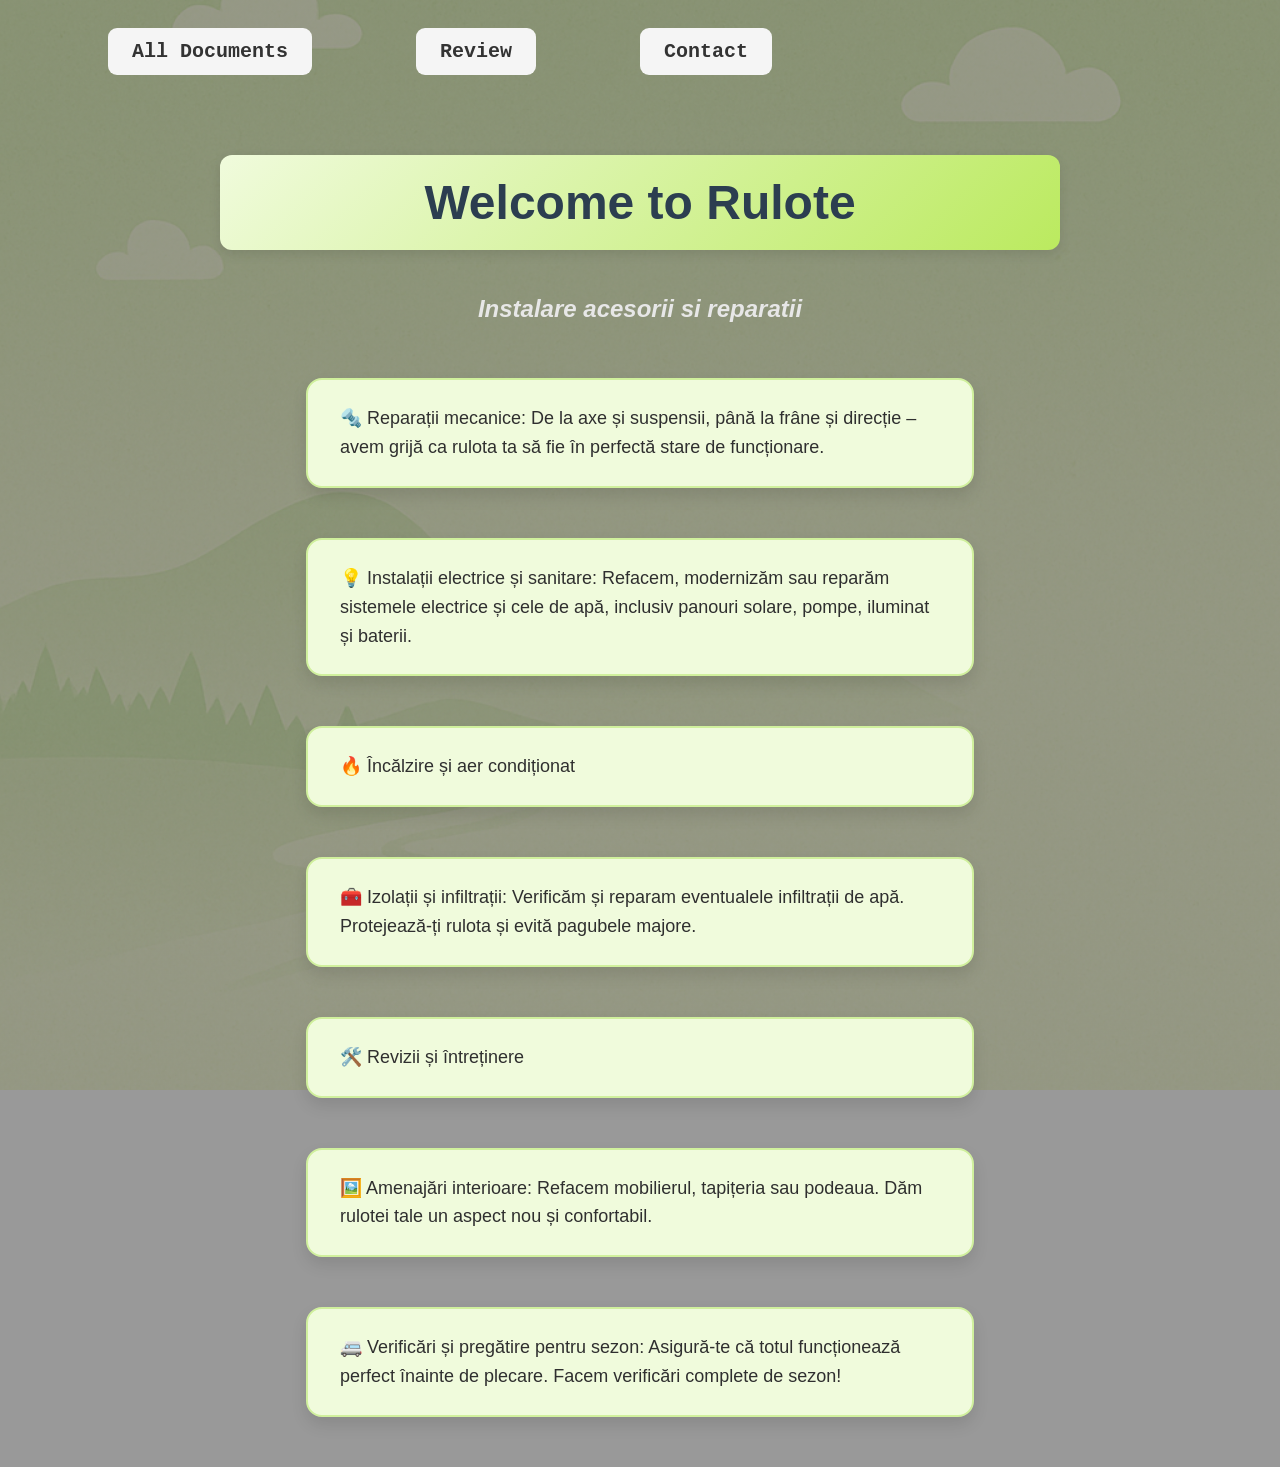
==== index.html @ 77222ca2 "Add files via upload" ====
<!DOCTYPE html>
<html lang="en">
<head>
    <meta charset="UTF-8">
    <meta name="viewport" content="width=device-width, initial-scale=1.0">
    <title>Rulote</title>
    <link rel="stylesheet" href="mystyle.css">
</head>
<body class="custom-background " >
    <div class="menu " onclick = "openArticles()"> All Documents </div>
    <div class="menu"onclick = "openReviews()">  Review </div>
    <div class="menu"onclick = "openContact()">  Contact </div>

    <h1 class="title">Welcome to Rulote</h1>
    <h5 class="under_title ">Instalare acesorii si reparatii</h5>
    <div ondblclick = "openPackets()">
    <p class="description">🔩 Reparații mecanice:
        De la axe și suspensii, până la frâne și direcție – avem grijă ca rulota ta să fie în perfectă stare de funcționare.
        
        <p class="description">    💡 Instalații electrice și sanitare:
        Refacem, modernizăm sau reparăm sistemele electrice și cele de apă, inclusiv panouri solare, pompe, iluminat și baterii.
        </p>

        <p class="description">    🔥 Încălzire și aer condiționat</p>

        <p class="description"> 🧰 Izolații și infiltrații:
        Verificăm și reparam eventualele infiltrații de apă. Protejează-ți rulota și evită pagubele majore.
        </p>
        <p class="description">    🛠️ Revizii și întreținere </p>
        <p class="description">🖼️ Amenajări interioare:
        Refacem mobilierul, tapițeria sau podeaua. Dăm rulotei tale un aspect nou și confortabil.
        </p>
        <p class="description">    
        🚐 Verificări și pregătire pentru sezon:
        Asigură-te că totul funcționează perfect înainte de plecare. Facem verificări complete de sezon!</p>
        </p>
    </div>
    <script src = "script.js"></script>
    
</body>
</html>
---- mystyle.css ----
.menu{
    margin: 20px 0 40px 100px;
    padding: 12px 24px;
   

    font-size: 20px;
    font-weight: 800;
    color: #333;
    text-decoration: none;

    display: inline-block;
    background-color: #f5f5f5;
    border-radius: 9px;
    transition: background-color 0.3s ease, color 0.3s ease;
    font-family:'Courier New', Courier, monospace;
    
}
.menu:hover{color : #787878;}
@media (max-width: 768px) {
    .menu {
      margin: 10px 0 10px 20px;
      padding: 10px 16px;
      font-size: 18px;
      text-align: center;
     
    }
  }
    
.title{
    font-family: 'Poppins', sans-serif;
    font-size: 3rem;
    font-weight: 600;
    color: #2c3e50;
    text-align: center;
    margin: 40px auto;
    padding: 20px;
  
    background: linear-gradient(135deg, #f0fbdc, #bbea5f);
    border-radius: 12px;
    box-shadow: 0 4px 12px rgba(0, 0, 0, 0.1);
    max-width: 800px;
}
.under_title{
    font-family: 'Poppins', sans-serif;
    font-size: 1.5rem;
    font-weight: 3000;
    color: #e7e7e7;
   
    text-align: center;
    
    line-height: 1.6;
    font-style: italic;
    margin: 20px auto;
  
   
}
@media (max-width: 768px) {
    .under_title {
        
        color: #4e4e4e;
    }
  }
.first{margin-left: 300px;}
.image{
    
    width: 100%; 
    max-width: 300px;
    margin: 0 auto;
    display: block;
    margin-top: 100px;
    height: auto;
    
    
}

.description{
    max-width: 600px;
    margin: 50px auto;
    padding: 24px 32px;
    
    font-size: 18px;
    line-height: 1.6;
    color: #2f2f2f;
    font-family:Arial, Helvetica, sans-serif;
    background: #f0fbdc;
    border: 2px solid #d0f09d;
    border-radius: 16px;
    box-shadow: 0 8px 16px rgba(0, 0, 0, 0.1);
    transition: background-color 0.3s ease, color 0.3s ease;
    display: block;

}
@media (max-width: 768px) {
    .description {
        font-size: 20px;
    }
  }
.description:hover{color : #787878;}
.review{
    margin-left: 10px;
    border: 3px solid #000000;
    padding: 20px;
    margin-right: 50px;
}
@media (max-width: 768px) {
    .review {
        margin-right: 10px;
    }
  }
.review_title{
    margin-left: 30px;
    
}
.star{
    font-size: 24PX;
    color: orange;
}
.title2{
margin-left:  100px;
width: 800px;
font-size: 45px;
margin-top: 100px;
display: block;
}

imput[type="text"], select, textarea {
    width: 100%;
    padding: 12px;
    border: 1px solid #000000;
    margin-top: 10px;
    margin-bottom: 20px;
   
}
body.custom-background {
    background: linear-gradient(rgba(0, 0, 0, 0.4), rgba(0, 0, 0, 0.4)),
                url('bg2.png') no-repeat center center fixed;
    background-size: cover;
    color: white; /* Ensures text stands out */
  }
  @media (max-width: 768px) {
    body.custom-background {
      background: linear-gradient(rgba(0, 0, 0, 0.1), rgba(0, 0, 0, 0.1)),
      url('Phone.png') no-repeat center center fixed;
      background-size: cover;}}

  body.custom-background2 {
    background: linear-gradient(rgba(0, 0, 0, 0.4), rgba(0, 0, 0, 0.4)),
                url('caravan-trailer-Fendt-650-SFD---1668625984444143496_big--22111621130429235400.jpg') no-repeat center center fixed;
    background-size: cover;
    color: white; /* Ensures text stands out */
  }
.textCenterd{
    text-align: center;
    margin: 0 auto;
    padding: 5px;
    font-size: 20px;
    color: #333;
    font-weight: 500;
    display: block;
    font-family:monospace;
}
.oferte{
    margin: 0 auto;
    padding: 5px;
    font-size: 20px;
    color: #333;
    font-weight: 400;
    display: block;
    font-family:sans-serif;
    border: 10px solid #bbea5f;
    margin: 20px 20px 40px 40px;
   background-color: #d0f09d;
   transition: background-color 0.3s ease, color 0.3s ease;
}
.oferte:hover{background-color : #f78282;
    border-color: #f95858;}
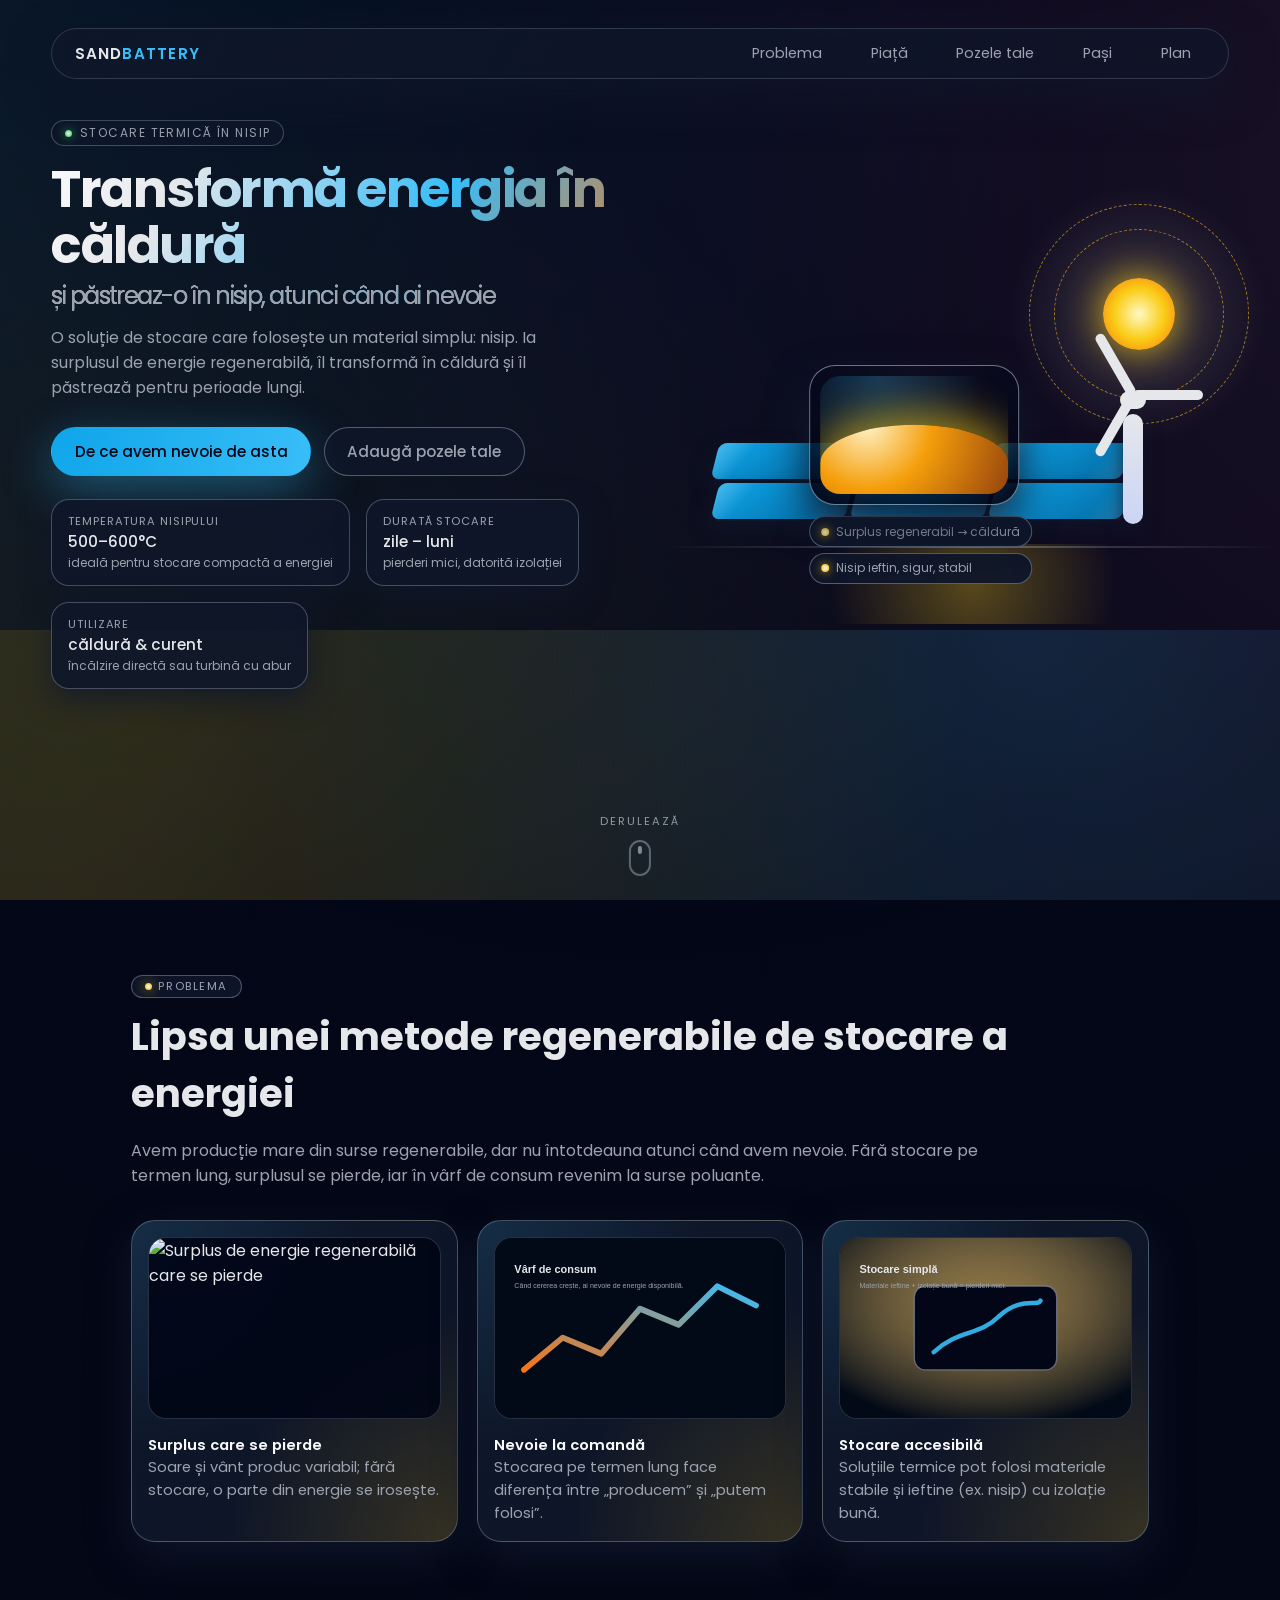
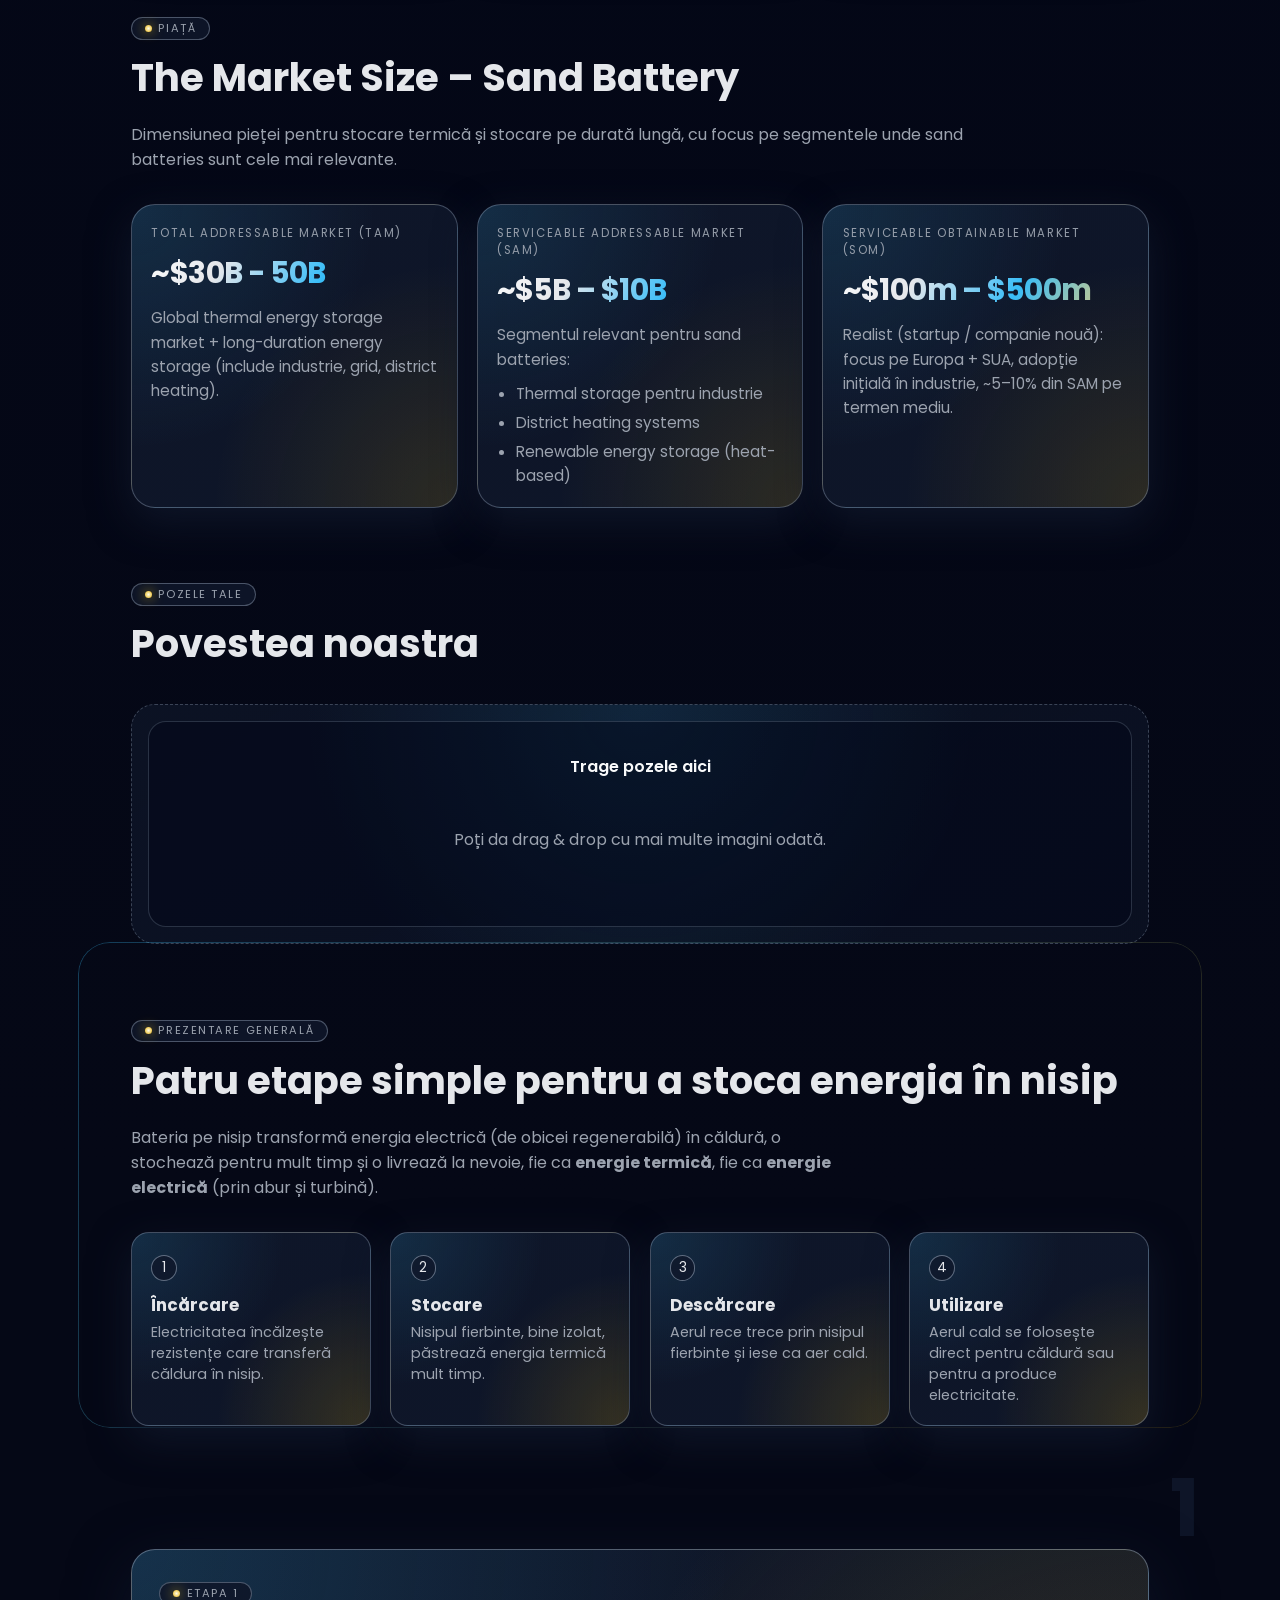
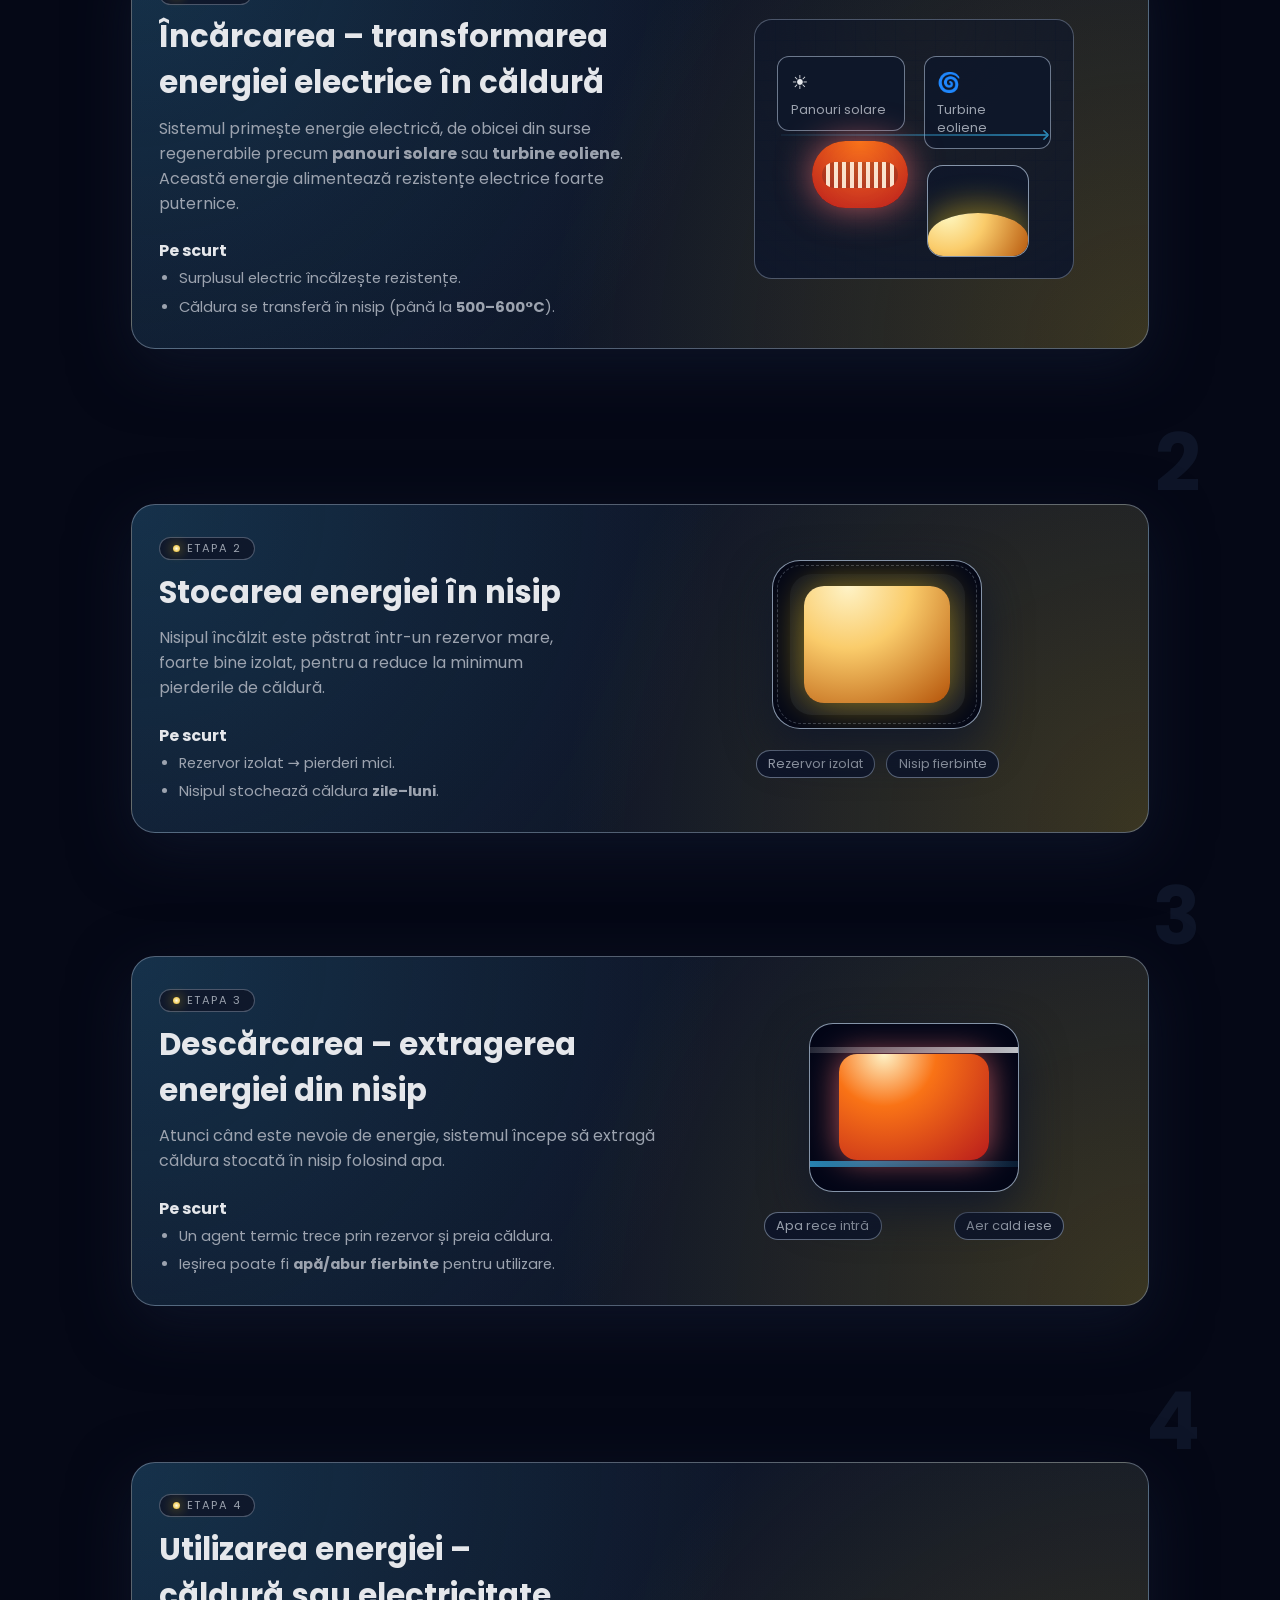
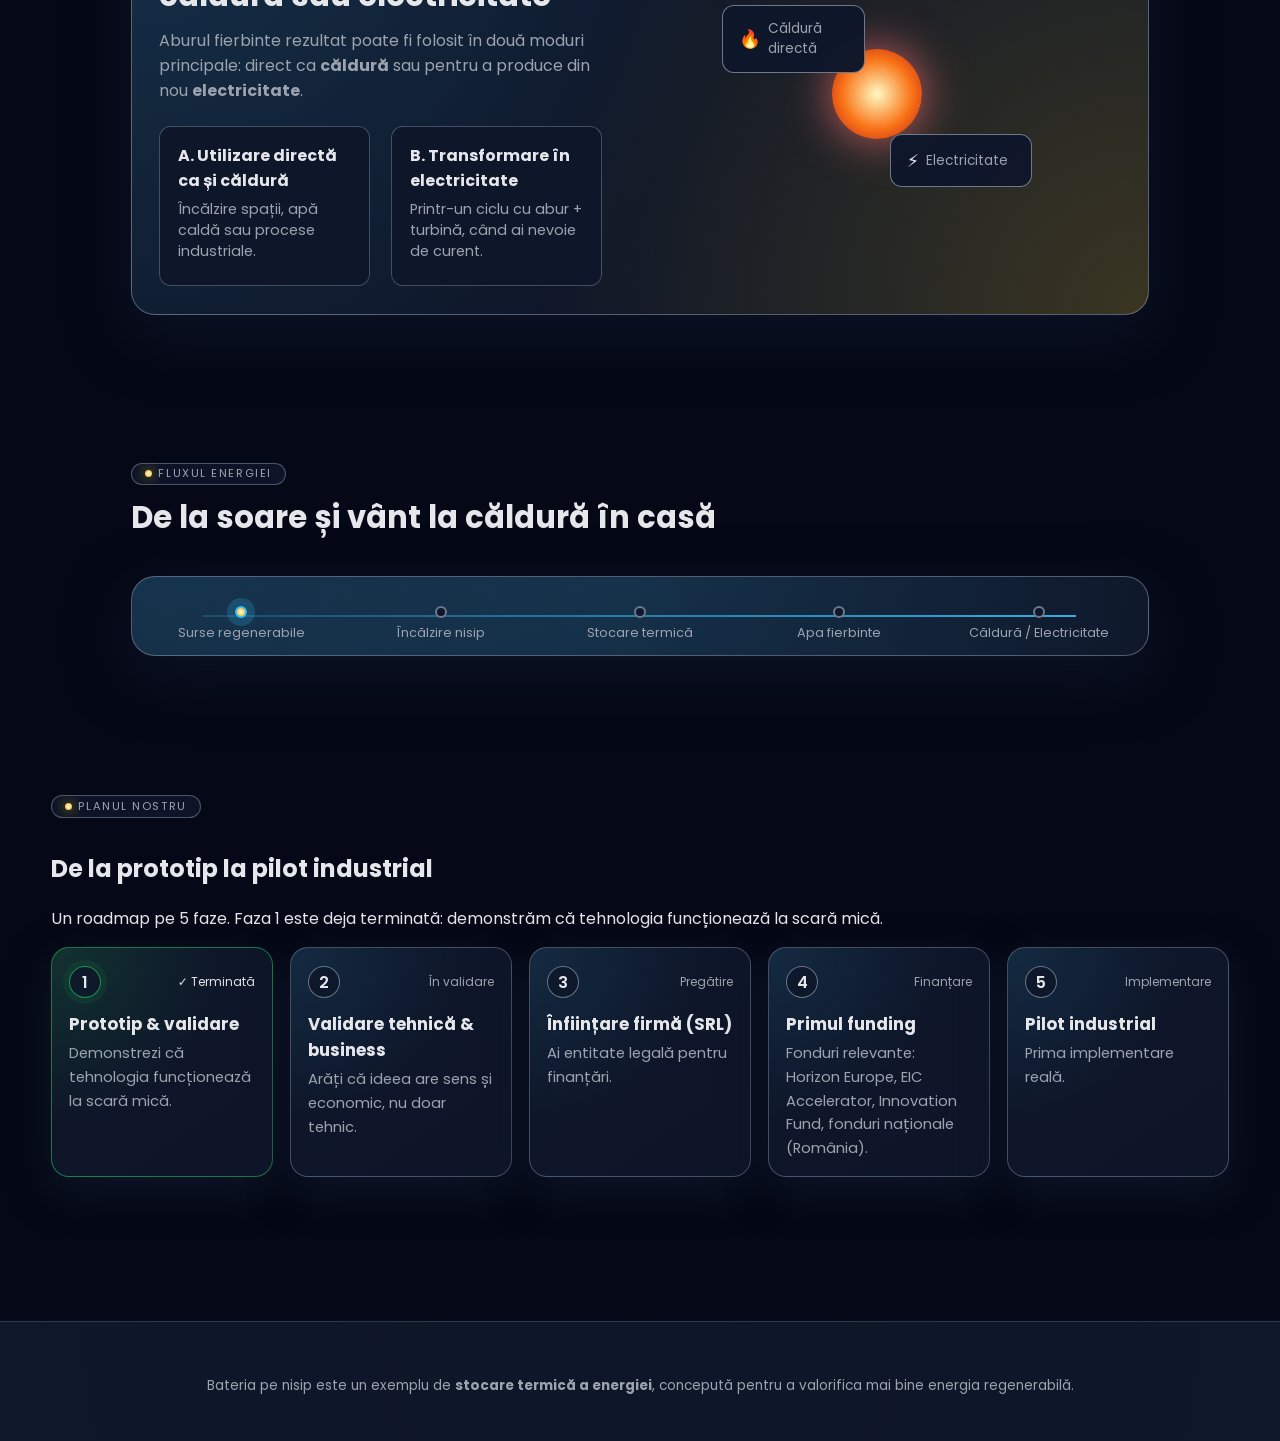
==== commit 18b763a2: "Push" ====
--- a/index.html
+++ b/index.html
@@ -1,41 +1,507 @@
 <!DOCTYPE html>
-<html lang="en">
-<head>
-    <meta charset="UTF-8">
-    <meta name="viewport" content="width=device-width, initial-scale=1.0">
-    <title>Rulote</title>
-    <link rel="stylesheet" href="mystyle.css">
-</head>
-<body class="custom-background " >
-    <div class="menu " onclick = "openArticles()"> All Documents </div>
-    <div class="menu"onclick = "openReviews()">  Review </div>
-    <div class="menu"onclick = "openContact()">  Contact </div>
-
-    <h1 class="title">Welcome to Rulote</h1>
-    <h5 class="under_title ">Instalare acesorii si reparatii</h5>
-    <div ondblclick = "openPackets()">
-    <p class="description">🔩 Reparații mecanice:
-        De la axe și suspensii, până la frâne și direcție – avem grijă ca rulota ta să fie în perfectă stare de funcționare.
-        
-        <p class="description">    💡 Instalații electrice și sanitare:
-        Refacem, modernizăm sau reparăm sistemele electrice și cele de apă, inclusiv panouri solare, pompe, iluminat și baterii.
+<html lang="ro">
+  <head>
+    <meta charset="UTF-8" />
+    <meta name="viewport" content="width=device-width, initial-scale=1.0" />
+    <title>Bateria pe nisip – Cum funcționează</title>
+    <link rel="stylesheet" href="style.css" />
+    <link rel="preconnect" href="https://fonts.googleapis.com" />
+    <link rel="preconnect" href="https://fonts.gstatic.com" crossorigin />
+    <link
+      href="https://fonts.googleapis.com/css2?family=Poppins:wght@300;400;500;600;700&display=swap"
+      rel="stylesheet"
+    />
+  </head>
+  <body>
+    <header class="hero">
+      <div class="hero-gradient"></div>
+      <nav class="nav">
+        <div class="logo">Sand<span>Battery</span></div>
+        <ul class="nav-links">
+          <li><a href="#problema"><span>Problema</span></a></li>
+          <li><a href="#piata"><span>Piață</span></a></li>
+          <li><a href="#galerie"><span>Pozele tale</span></a></li>
+          <li><a href="#overview"><span>Pași</span></a></li>
+          <li><a href="#plan"><span>Plan</span></a></li>
+        </ul>
+      </nav>
+
+      <div class="hero-inner">
+        <div class="hero-copy">
+          <div class="hero-pill">
+            <span class="pill-dot"></span>
+            Stocare termică în nisip
+          </div>
+          <h1>
+            Transformă energia în căldură<br />
+            <span>și păstreaz-o în nisip, atunci când ai nevoie</span>
+          </h1>
+          <p>
+            O soluție de stocare care folosește un material simplu: nisip. Ia surplusul
+            de energie regenerabilă, îl transformă în căldură și îl păstrează pentru
+            perioade lungi.
+          </p>
+          <div class="hero-actions">
+            <a href="#problema" class="btn primary">De ce avem nevoie de asta</a>
+            <a href="#galerie" class="btn ghost">Adaugă pozele tale</a>
+          </div>
+          <div class="hero-stats">
+            <div class="stat">
+              <span class="stat-label">Temperatura nisipului</span>
+              <span class="stat-value">500–600°C</span>
+              <span class="stat-caption">ideală pentru stocare compactă a energiei</span>
+            </div>
+            <div class="stat">
+              <span class="stat-label">Durată stocare</span>
+              <span class="stat-value">zile – luni</span>
+              <span class="stat-caption">pierderi mici, datorită izolației</span>
+            </div>
+            <div class="stat">
+              <span class="stat-label">Utilizare</span>
+              <span class="stat-value">căldură &amp; curent</span>
+              <span class="stat-caption">încălzire directă sau turbină cu abur</span>
+            </div>
+          </div>
+        </div>
+
+        <div class="hero-scene">
+          <div class="sun-orbit">
+            <div class="sun"></div>
+            <div class="orbit orbit-1"></div>
+            <div class="orbit orbit-2"></div>
+          </div>
+
+          <div class="scene-layer scene-panels">
+            <div class="panel-row">
+              <div class="panel panel-tilt"></div>
+              <div class="panel panel-tilt"></div>
+              <div class="panel panel-tilt"></div>
+            </div>
+            <div class="panel-row">
+              <div class="panel panel-tilt"></div>
+              <div class="panel panel-tilt"></div>
+              <div class="panel panel-tilt"></div>
+            </div>
+          </div>
+
+          <div class="scene-layer scene-turbine">
+            <div class="tower"></div>
+            <div class="nacelle"></div>
+            <div class="blade blade-1"></div>
+            <div class="blade blade-2"></div>
+            <div class="blade blade-3"></div>
+          </div>
+
+          <div class="scene-layer scene-battery">
+            <div class="battery-pod">
+              <div class="battery-pod-inner">
+                <div class="battery-sand"></div>
+                <div class="battery-heat battery-heat-1"></div>
+                <div class="battery-heat battery-heat-2"></div>
+              </div>
+            </div>
+            <div class="scene-badges">
+              <div class="scene-badge">
+                <span class="scene-badge-dot"></span>
+                <span>Surplus regenerabil → căldură</span>
+              </div>
+              <div class="scene-badge">
+                <span class="scene-badge-dot"></span>
+                <span>Nisip ieftin, sigur, stabil</span>
+              </div>
+            </div>
+          </div>
+
+          <div class="scene-ground">
+            <div class="ground-line"></div>
+            <div class="ground-glow"></div>
+          </div>
+        </div>
+      </div>
+
+      <div class="scroll-indicator">
+        <span>Derulează</span>
+        <div class="mouse">
+          <div class="wheel"></div>
+        </div>
+      </div>
+    </header>
+
+    <main>
+      <section class="problem" id="problema">
+        <div class="section-label">Problema</div>
+        <h2>Lipsa unei metode regenerabile de stocare a energiei</h2>
+        <p>
+          Avem producție mare din surse regenerabile, dar nu întotdeauna atunci când avem
+          nevoie. Fără stocare pe termen lung, surplusul se pierde, iar în vârf de consum
+          revenim la surse poluante.
         </p>
 
-        <p class="description">    🔥 Încălzire și aer condiționat</p>
-
-        <p class="description"> 🧰 Izolații și infiltrații:
-        Verificăm și reparam eventualele infiltrații de apă. Protejează-ți rulota și evită pagubele majore.
+        <div class="problem-grid">
+          <figure class="problem-card">
+            <img
+              class="problem-img"
+              alt="Surplus de energie regenerabilă care se pierde"
+              src="data:image/svg+xml,%3Csvg%20xmlns='http://www.w3.org/2000/svg'%20width='900'%20height='560'%20viewBox='0%200%20900%20560'%3E%3Cdefs%3E%3ClinearGradient%20id='g'%20x1='0'%20x2='1'%20y1='0'%20y2='1'%3E%3Cstop%20stop-color='%230ea5e9'%20offset='0'/%3E%3Cstop%20stop-color='%23eab308'%20offset='1'/%3E%3C/linearGradient%3E%3C/defs%3E%3Crect%20width='900'%20height='560'%20rx='36'%20fill='%23020a17'/%3E%3Cpath%20d='M60%20410%20C190%20300%20310%20340%20430%20250%20C560%20155%20660%20210%20840%20110'%20fill='none'%20stroke='url(%23g)'%20stroke-width='18'%20stroke-linecap='round'/%3E%3Ccircle%20cx='260'%20cy='350'%20r='12'%20fill='%23facc6b'/%3E%3Ccircle%20cx='520'%20cy='230'%20r='12'%20fill='%2338bdf8'/%3E%3Ccircle%20cx='740'%20cy='150'%20r='12'%20fill='%23facc6b'/%3E%3Ctext%20x='60'%20y='110'%20fill='%23e5e7eb'%20font-family='Poppins,Segoe%20UI,Arial'%20font-size='34'%20font-weight='600'%3ESurplus%20%26%20pierderi%3C/text%3E%3Ctext%20x='60'%20y='155'%20fill='%239ca3af'%20font-family='Poppins,Segoe%20UI,Arial'%20font-size='22'%3ERegenerabilele%20nu%20sunt%20sincronizate%20cu%20cererea.%3C/text%3E%3C/svg%3E"
+            />
+            <figcaption>
+              <strong>Surplus care se pierde</strong><br />
+              Soare și vânt produc variabil; fără stocare, o parte din energie se irosește.
+            </figcaption>
+          </figure>
+
+          <figure class="problem-card">
+            <img
+              class="problem-img"
+              alt="Vârf de consum și nevoie de energie"
+              src="data:image/svg+xml,%3Csvg%20xmlns='http://www.w3.org/2000/svg'%20width='900'%20height='560'%20viewBox='0%200%20900%20560'%3E%3Cdefs%3E%3ClinearGradient%20id='g2'%20x1='0'%20x2='1'%20y1='1'%20y2='0'%3E%3Cstop%20stop-color='%23f97316'%20offset='0'/%3E%3Cstop%20stop-color='%2338bdf8'%20offset='1'/%3E%3C/linearGradient%3E%3C/defs%3E%3Crect%20width='900'%20height='560'%20rx='36'%20fill='%23020a17'/%3E%3Cpath%20d='M90%20410%20L210%20310%20L330%20360%20L450%20220%20L570%20270%20L690%20150%20L810%20210'%20fill='none'%20stroke='url(%23g2)'%20stroke-width='18'%20stroke-linejoin='round'%20stroke-linecap='round'/%3E%3Ctext%20x='60'%20y='110'%20fill='%23e5e7eb'%20font-family='Poppins,Segoe%20UI,Arial'%20font-size='34'%20font-weight='600'%3EV%C3%A2rf%20de%20consum%3C/text%3E%3Ctext%20x='60'%20y='155'%20fill='%239ca3af'%20font-family='Poppins,Segoe%20UI,Arial'%20font-size='22'%3EC%C3%A2nd%20cererea%20cre%C8%99te,%20ai%20nevoie%20de%20energie%20disponibil%C4%83.%3C/text%3E%3C/svg%3E"
+            />
+            <figcaption>
+              <strong>Nevoie la comandă</strong><br />
+              Stocarea pe termen lung face diferența între „producem” și „putem folosi”.
+            </figcaption>
+          </figure>
+
+          <figure class="problem-card">
+            <img
+              class="problem-img"
+              alt="Soluție de stocare sigură și accesibilă"
+              src="data:image/svg+xml,%3Csvg%20xmlns='http://www.w3.org/2000/svg'%20width='900'%20height='560'%20viewBox='0%200%20900%20560'%3E%3Cdefs%3E%3CradialGradient%20id='r'%20cx='50%25'%20cy='35%25'%20r='70%25'%3E%3Cstop%20stop-color='%23facc6b'%20stop-opacity='0.55'%20offset='0'/%3E%3Cstop%20stop-color='%23020a17'%20offset='1'/%3E%3C/radialGradient%3E%3C/defs%3E%3Crect%20width='900'%20height='560'%20rx='36'%20fill='url(%23r)'/%3E%3Crect%20x='230'%20y='150'%20width='440'%20height='260'%20rx='34'%20fill='%23020617'%20stroke='%2394a3b8'%20stroke-opacity='0.55'%20stroke-width='4'/%3E%3Cpath%20d='M290%20355%20C365%20285%20430%20305%20490%20245%20C560%20180%20610%20215%20620%20195'%20fill='none'%20stroke='%2338bdf8'%20stroke-opacity='0.9'%20stroke-width='14'%20stroke-linecap='round'/%3E%3Ctext%20x='60'%20y='110'%20fill='%23e5e7eb'%20font-family='Poppins,Segoe%20UI,Arial'%20font-size='34'%20font-weight='600'%3EStocare%20simpl%C4%83%3C/text%3E%3Ctext%20x='60'%20y='155'%20fill='%239ca3af'%20font-family='Poppins,Segoe%20UI,Arial'%20font-size='22'%3EMateriale%20ieftine%20%2B%20izola%C8%9Bie%20bun%C4%83%20%3D%20pierderi%20mici.%3C/text%3E%3C/svg%3E"
+            />
+            <figcaption>
+              <strong>Stocare accesibilă</strong><br />
+              Soluțiile termice pot folosi materiale stabile și ieftine (ex. nisip) cu izolație bună.
+            </figcaption>
+          </figure>
+        </div>
+      </section>
+
+      <section class="market" id="piata">
+        <div class="section-label">Piață</div>
+        <h2>The Market Size – Sand Battery</h2>
+        <p>
+          Dimensiunea pieței pentru stocare termică și stocare pe durată lungă, cu focus pe segmentele
+          unde sand batteries sunt cele mai relevante.
         </p>
-        <p class="description">    🛠️ Revizii și întreținere </p>
-        <p class="description">🖼️ Amenajări interioare:
-        Refacem mobilierul, tapițeria sau podeaua. Dăm rulotei tale un aspect nou și confortabil.
+
+        <div class="market-grid">
+          <div class="market-card">
+            <div class="market-kicker">TOTAL ADDRESSABLE MARKET (TAM)</div>
+            <div class="market-value">~$30B - 50B</div>
+            <div class="market-body">
+              Global thermal energy storage market + long-duration energy storage (include industrie, grid,
+              district heating).
+            </div>
+          </div>
+
+          <div class="market-card">
+            <div class="market-kicker">SERVICEABLE ADDRESSABLE MARKET (SAM)</div>
+            <div class="market-value">~$5B – $10B</div>
+            <div class="market-body">
+              Segmentul relevant pentru sand batteries:
+              <ul class="market-list">
+                <li>Thermal storage pentru industrie</li>
+                <li>District heating systems</li>
+                <li>Renewable energy storage (heat-based)</li>
+              </ul>
+            </div>
+          </div>
+
+          <div class="market-card">
+            <div class="market-kicker">SERVICEABLE OBTAINABLE MARKET (SOM)</div>
+            <div class="market-value">~$100m – $500m</div>
+            <div class="market-body">
+              Realist (startup / companie nouă): focus pe Europa + SUA, adopție inițială în industrie,
+              ~5–10% din SAM pe termen mediu.
+            </div>
+          </div>
+        </div>
+      </section>
+
+      <section class="gallery" id="galerie">
+        <div class="section-label">Pozele tale</div>
+        <h2>Povestea noastra</h2>
+        <p>
+         
         </p>
-        <p class="description">    
-        🚐 Verificări și pregătire pentru sezon:
-        Asigură-te că totul funcționează perfect înainte de plecare. Facem verificări complete de sezon!</p>
+
+        <button class="gallery-clear" id="clearPhotosBtn" type="button" aria-label="Șterge galeria">
+          Șterge
+        </button>
+        <input id="photoInput" type="file" accept="image/*" multiple hidden tabindex="-1" />
+        <div class="gallery-grid" id="userGallery" aria-live="polite"></div>
+      </section>
+
+      <section class="overview" id="overview">
+        <div class="section-label">Prezentare generală</div>
+        <h2>Patru etape simple pentru a stoca energia în nisip</h2>
+        <p>
+          Bateria pe nisip transformă energia electrică (de obicei regenerabilă)
+          în căldură, o stochează pentru mult timp și o livrează la nevoie, fie
+          ca <strong>energie termică</strong>, fie ca <strong>energie electrică</strong> (prin abur și turbină).
         </p>
-    </div>
-    <script src = "script.js"></script>
-    
-</body>
-</html>+        <div class="steps-grid">
+          <div class="step-card small">
+            <span class="step-number">1</span>
+            <h3>Încărcare</h3>
+            <p>Electricitatea încălzește rezistențe care transferă căldura în nisip.</p>
+          </div>
+          <div class="step-card small">
+            <span class="step-number">2</span>
+            <h3>Stocare</h3>
+            <p>Nisipul fierbinte, bine izolat, păstrează energia termică mult timp.</p>
+          </div>
+          <div class="step-card small">
+            <span class="step-number">3</span>
+            <h3>Descărcare</h3>
+            <p>Aerul rece trece prin nisipul fierbinte și iese ca aer cald.</p>
+          </div>
+          <div class="step-card small">
+            <span class="step-number">4</span>
+            <h3>Utilizare</h3>
+            <p>Aerul cald se folosește direct pentru căldură sau pentru a produce electricitate.</p>
+          </div>
+        </div>
+      </section>
+
+      <section class="stage" id="incarcare" data-stage="1">
+        <div class="stage-content">
+          <div class="stage-text">
+            <div class="section-label">Etapa 1</div>
+            <h2>Încărcarea – transformarea energiei electrice în căldură</h2>
+            <p class="stage-intro">
+              Sistemul primește energie electrică, de obicei din surse regenerabile
+              precum <strong>panouri solare</strong> sau <strong>turbine eoliene</strong>. Această energie
+              alimentează rezistențe electrice foarte puternice.
+            </p>
+            <div class="stage-details compact">
+              <h3>Pe scurt</h3>
+              <ul>
+                <li>Surplusul electric încălzește rezistențe.</li>
+                <li>Căldura se transferă în nisip (până la <strong>500–600°C</strong>).</li>
+              </ul>
+            </div>
+          </div>
+
+          <div class="stage-visual">
+            <div class="grid-diagram">
+              <div class="source solar">
+                <span class="icon">☀️</span>
+                <span class="label">Panouri solare</span>
+              </div>
+              <div class="source wind">
+                <span class="icon">🌀</span>
+                <span class="label">Turbine eoliene</span>
+              </div>
+              <div class="arrow electric"></div>
+              <div class="resistor">
+                <span class="resistor-core"></span>
+                <span class="heat-glow"></span>
+              </div>
+              <div class="sand-tank small">
+                <div class="sand"></div>
+              </div>
+            </div>
+          </div>
+        </div>
+      </section>
+
+      <section class="stage alt" id="stocare" data-stage="2">
+        <div class="stage-content">
+          <div class="stage-text">
+            <div class="section-label">Etapa 2</div>
+            <h2>Stocarea energiei în nisip</h2>
+            <p class="stage-intro">
+              Nisipul încălzit este păstrat într-un rezervor mare, foarte bine
+              izolat, pentru a reduce la minimum pierderile de căldură.
+            </p>
+            <div class="stage-details compact">
+              <h3>Pe scurt</h3>
+              <ul>
+                <li>Rezervor izolat → pierderi mici.</li>
+                <li>Nisipul stochează căldura <strong>zile–luni</strong>.</li>
+              </ul>
+            </div>
+          </div>
+
+          <div class="stage-visual">
+            <div class="tank-diagram">
+              <div class="tank-shell">
+                <div class="insulation"></div>
+                <div class="sand-core"></div>
+              </div>
+              <div class="tank-labels">
+                <span>Rezervor izolat</span>
+                <span>Nisip fierbinte</span>
+              </div>
+            </div>
+          </div>
+        </div>
+      </section>
+
+      <section class="stage" id="descarcare" data-stage="3">
+        <div class="stage-content">
+          <div class="stage-text">
+            <div class="section-label">Etapa 3</div>
+            <h2>Descărcarea – extragerea energiei din nisip</h2>
+            <p class="stage-intro">
+              Atunci când este nevoie de energie, sistemul începe să extragă
+              căldura stocată în nisip folosind apa.
+            </p>
+            <div class="stage-details compact">
+              <h3>Pe scurt</h3>
+              <ul>
+                <li>Un agent termic trece prin rezervor și preia căldura.</li>
+                <li>Ieșirea poate fi <strong>apă/abur fierbinte</strong> pentru utilizare.</li>
+              </ul>
+            </div>
+          </div>
+
+          <div class="stage-visual">
+            <div class="air-flow-diagram">
+              <div class="tank">
+                <div class="sand-layer"></div>
+                <div class="air-arrow in"></div>
+                <div class="air-arrow out"></div>
+              </div>
+              <div class="air-labels">
+                <span>Apa rece intră</span>
+                <span>Aer cald iese</span>
+              </div>
+            </div>
+          </div>
+        </div>
+      </section>
+
+      <section class="stage alt" id="utilizare" data-stage="4">
+        <div class="stage-content">
+          <div class="stage-text">
+            <div class="section-label">Etapa 4</div>
+            <h2>Utilizarea energiei – căldură sau electricitate</h2>
+            <p class="stage-intro">
+              Aburul fierbinte rezultat poate fi folosit în două moduri principale:
+              direct ca <strong>căldură</strong> sau pentru a produce din nou <strong>electricitate</strong>.
+            </p>
+            <div class="usage-grid">
+              <div class="usage-card">
+                <h3>A. Utilizare directă ca și căldură</h3>
+                <p>Încălzire spații, apă caldă sau procese industriale.</p>
+              </div>
+              <div class="usage-card">
+                <h3>B. Transformare în electricitate</h3>
+                <p>Printr-un ciclu cu abur + turbină, când ai nevoie de curent.</p>
+              </div>
+            </div>
+          </div>
+
+          <div class="stage-visual">
+            <div class="usage-diagram">
+              <div class="hot-air-source"></div>
+              <div class="usage-branch heat">
+                <span class="icon">🔥</span>
+                <span class="label">Căldură directă</span>
+              </div>
+              <div class="usage-branch electricity">
+                <span class="icon">⚡</span>
+                <span class="label">Electricitate</span>
+              </div>
+            </div>
+          </div>
+        </div>
+      </section>
+
+      <section class="timeline">
+        <div class="section-label">Fluxul energiei</div>
+        <h2>De la soare și vânt la căldură în casă</h2>
+        <div class="timeline-track">
+          <div class="timeline-progress"></div>
+          <div class="timeline-step active">
+            <span class="dot"></span>
+            <span class="title">Surse regenerabile</span>
+          </div>
+          <div class="timeline-step">
+            <span class="dot"></span>
+            <span class="title">Încălzire nisip</span>
+          </div>
+          <div class="timeline-step">
+            <span class="dot"></span>
+            <span class="title">Stocare termică</span>
+          </div>
+          <div class="timeline-step">
+            <span class="dot"></span>
+            <span class="title">Apa fierbinte</span>
+          </div>
+          <div class="timeline-step">
+            <span class="dot"></span>
+            <span class="title">Căldură / Electricitate</span>
+          </div>
+        </div>
+      </section>
+
+      <section class="plan" id="plan">
+        <div class="section-label">Planul nostru</div>
+        <h2>De la prototip la pilot industrial</h2>
+        <p>
+          Un roadmap pe 5 faze. Faza 1 este deja terminată: demonstrăm că tehnologia funcționează la scară mică.
+        </p>
+
+        <div class="plan-grid">
+          <div class="plan-card done">
+            <div class="plan-top">
+              <div class="plan-number">1</div>
+              <div class="plan-status">✓ Terminată</div>
+            </div>
+            <h3>Prototip & validare</h3>
+            <p>Demonstrezi că tehnologia funcționează la scară mică.</p>
+          </div>
+
+          <div class="plan-card">
+            <div class="plan-top">
+              <div class="plan-number">2</div>
+              <div class="plan-status">În validare</div>
+            </div>
+            <h3>Validare tehnică & business</h3>
+            <p>Arăți că ideea are sens și economic, nu doar tehnic.</p>
+          </div>
+
+          <div class="plan-card">
+            <div class="plan-top">
+              <div class="plan-number">3</div>
+              <div class="plan-status">Pregătire</div>
+            </div>
+            <h3>Înființare firmă (SRL)</h3>
+            <p>Ai entitate legală pentru finanțări.</p>
+          </div>
+
+          <div class="plan-card">
+            <div class="plan-top">
+              <div class="plan-number">4</div>
+              <div class="plan-status">Finanțare</div>
+            </div>
+            <h3>Primul funding</h3>
+            <p>Fonduri relevante: Horizon Europe, EIC Accelerator, Innovation Fund, fonduri naționale (România).</p>
+          </div>
+
+          <div class="plan-card">
+            <div class="plan-top">
+              <div class="plan-number">5</div>
+              <div class="plan-status">Implementare</div>
+            </div>
+            <h3>Pilot industrial</h3>
+            <p>Prima implementare reală.</p>
+          </div>
+        </div>
+      </section>
+    </main>
+
+    <footer class="footer">
+      <p>
+        Bateria pe nisip este un exemplu de <strong>stocare termică a energiei</strong>,
+        concepută pentru a valorifica mai bine energia regenerabilă.
+      </p>
+    </footer>
+
+    <script src="script.js"></script>
+  </body>
+</html>
+
--- a/style.css
+++ b/style.css
@@ -0,0 +1,2117 @@
+:root {
+  --bg: #050816;
+  --bg-alt: #070b1d;
+  --surface: #0f172a;
+  --surface-soft: #111827;
+  --accent: #38bdf8;
+  --accent-soft: rgba(56, 189, 248, 0.2);
+  --accent-strong: #0ea5e9;
+  --sand: #facc6b;
+  --text: #e5e7eb;
+  --muted: #9ca3af;
+  --danger: #f97373;
+  --radius-xl: 24px;
+  --radius-lg: 18px;
+  --radius-md: 12px;
+  --shadow-soft: 0 18px 60px rgba(15, 23, 42, 0.8);
+  --blur-strong: 28px;
+  --transition-fast: 200ms ease-out;
+  --transition-med: 350ms ease-out;
+}
+
+*,
+*::before,
+*::after {
+  box-sizing: border-box;
+}
+
+body {
+  margin: 0;
+  padding: 0;
+  min-height: 100vh;
+  font-family: "Poppins", system-ui, -apple-system, BlinkMacSystemFont,
+    "Segoe UI", sans-serif;
+  background:
+    radial-gradient(circle at top, #020617 0, var(--bg) 45%),
+    radial-gradient(circle at bottom, #020617 0, #000 55%);
+  color: var(--text);
+  -webkit-font-smoothing: antialiased;
+}
+
+img {
+  max-width: 100%;
+  display: block;
+}
+
+a {
+  color: inherit;
+  text-decoration: none;
+}
+
+main {
+  padding-bottom: 5rem;
+}
+
+.hero {
+  position: relative;
+  min-height: 100vh;
+  padding: 1.75rem clamp(1.5rem, 4vw, 4rem) 4rem;
+  overflow: hidden;
+  isolation: isolate;
+}
+
+.hero::after {
+  content: "";
+  position: absolute;
+  left: -10%;
+  right: -10%;
+  bottom: -40%;
+  height: 70%;
+  background:
+    radial-gradient(circle at 15% 0, rgba(250, 204, 21, 0.14), transparent 60%),
+    radial-gradient(circle at 75% 0, rgba(56, 189, 248, 0.16), transparent 60%),
+    radial-gradient(circle at 50% 100%, rgba(15, 23, 42, 0.4), transparent 60%);
+  opacity: 0.9;
+  pointer-events: none;
+}
+
+.hero-gradient {
+  position: absolute;
+  inset: -40%;
+  background:
+    radial-gradient(circle at 10% 20%, rgba(56, 189, 248, 0.12), transparent 55%),
+    radial-gradient(circle at 90% 30%, rgba(244, 114, 182, 0.12), transparent 55%),
+    radial-gradient(circle at 15% 90%, rgba(234, 179, 8, 0.12), transparent 50%);
+  opacity: 0.9;
+  pointer-events: none;
+}
+
+.nav {
+  position: relative;
+  z-index: 2;
+  display: flex;
+  align-items: center;
+  justify-content: space-between;
+  padding: 0.8rem 1.4rem;
+  margin-bottom: 2.5rem;
+  border-radius: 999px;
+  background: linear-gradient(120deg, rgba(15, 23, 42, 0.9), rgba(15, 23, 42, 0.6));
+  border: 1px solid rgba(148, 163, 184, 0.25);
+  backdrop-filter: blur(var(--blur-strong));
+  box-shadow: 0 18px 45px rgba(15, 23, 42, 0.7);
+}
+
+.logo {
+  font-weight: 600;
+  letter-spacing: 0.08em;
+  text-transform: uppercase;
+  font-size: 0.95rem;
+  color: #e5e7eb;
+}
+
+.logo span {
+  color: var(--accent);
+}
+
+.nav-links {
+  display: flex;
+  align-items: center;
+  gap: 1.25rem;
+  list-style: none;
+  margin: 0;
+  padding: 0;
+  font-size: 0.9rem;
+}
+
+.nav-links a {
+  padding: 0.4rem 0.9rem;
+  border-radius: 999px;
+  color: var(--muted);
+  position: relative;
+  overflow: hidden;
+  transition: color var(--transition-fast), background var(--transition-fast),
+    transform 160ms ease-out;
+}
+
+.nav-links a::before {
+  content: "";
+  position: absolute;
+  inset: 0;
+  background: radial-gradient(circle at top, rgba(56, 189, 248, 0.18), transparent 55%);
+  opacity: 0;
+  transition: opacity var(--transition-fast);
+}
+
+.nav-links a span {
+  position: relative;
+}
+
+.nav-links a:hover {
+  color: #e5e7eb;
+  background: rgba(15, 23, 42, 0.9);
+  transform: translateY(-1px);
+}
+
+.nav-links a:hover::before {
+  opacity: 1;
+}
+
+.hero-inner {
+  position: relative;
+  z-index: 1;
+  margin-top: 2rem;
+  display: grid;
+  grid-template-columns: minmax(0, 1.3fr) minmax(0, 1.1fr);
+  gap: clamp(2.8rem, 4.5vw, 4.3rem);
+  align-items: center;
+}
+
+.hero-copy h1 {
+  font-size: clamp(2.6rem, 4vw, 3.3rem);
+  line-height: 1.1;
+  margin: 0 0 0.9rem;
+  letter-spacing: -0.03em;
+  background: linear-gradient(120deg, #f9fafb 0, #e5e7eb 20%, #38bdf8 60%, #f97316 100%);
+  -webkit-background-clip: text;
+  background-clip: text;
+  color: transparent;
+}
+
+.hero-copy h1 span {
+  font-size: clamp(1.2rem, 2vw, 1.5rem);
+  font-weight: 400;
+  display: block;
+  margin-top: 0.6rem;
+  color: var(--muted);
+}
+
+.hero-copy p {
+  max-width: 34rem;
+  color: var(--muted);
+  line-height: 1.6;
+  font-size: 0.98rem;
+}
+
+.hero-pill {
+  display: inline-flex;
+  align-items: center;
+  gap: 0.5rem;
+  padding: 0.2rem 0.8rem;
+  border-radius: 999px;
+  background: rgba(15, 23, 42, 0.9);
+  border: 1px solid rgba(148, 163, 184, 0.4);
+  font-size: 0.75rem;
+  text-transform: uppercase;
+  letter-spacing: 0.12em;
+  color: var(--muted);
+  margin-bottom: 0.9rem;
+}
+
+.pill-dot {
+  width: 7px;
+  height: 7px;
+  border-radius: 999px;
+  background: radial-gradient(circle at center, #fefce8, #22c55e);
+  box-shadow: 0 0 10px rgba(34, 197, 94, 0.9);
+}
+
+.hero-actions {
+  display: flex;
+  flex-wrap: wrap;
+  gap: 0.8rem;
+  margin: 1.7rem 0 1.3rem;
+}
+
+.btn {
+  display: inline-flex;
+  align-items: center;
+  justify-content: center;
+  padding: 0.75rem 1.4rem;
+  border-radius: 999px;
+  font-size: 0.95rem;
+  font-weight: 500;
+  border: 1px solid transparent;
+  cursor: pointer;
+  transition: background var(--transition-med), border-color var(--transition-med),
+    transform 180ms ease-out, box-shadow var(--transition-med);
+}
+
+.btn.primary {
+  background: radial-gradient(circle at top left, var(--accent-strong), var(--accent));
+  color: #020617;
+  box-shadow: 0 16px 50px rgba(56, 189, 248, 0.4);
+}
+
+.btn.primary:hover {
+  transform: translateY(-1px);
+  box-shadow: 0 20px 60px rgba(56, 189, 248, 0.5);
+}
+
+.btn.ghost {
+  border-color: rgba(148, 163, 184, 0.5);
+  background: rgba(15, 23, 42, 0.7);
+  color: var(--muted);
+}
+
+.btn.ghost:hover {
+  border-color: var(--accent);
+  color: #e5e7eb;
+}
+
+.hero-stats {
+  display: flex;
+  flex-wrap: wrap;
+  gap: 1rem;
+  margin-top: 1.4rem;
+  font-size: 0.85rem;
+}
+
+.stat {
+  min-width: 180px;
+  padding: 0.8rem 1rem;
+  border-radius: 18px;
+  background: rgba(15, 23, 42, 0.9);
+  border: 1px solid rgba(148, 163, 184, 0.4);
+  box-shadow: 0 10px 30px rgba(15, 23, 42, 0.8);
+  position: relative;
+  overflow: hidden;
+}
+
+.stat::before {
+  content: "";
+  position: absolute;
+  inset: 0;
+  background: radial-gradient(circle at top, rgba(56, 189, 248, 0.22), transparent 60%);
+  opacity: 0;
+  transition: opacity var(--transition-med);
+}
+
+.stat:hover::before {
+  opacity: 1;
+}
+
+.stat-label {
+  display: block;
+  font-size: 0.7rem;
+  text-transform: uppercase;
+  letter-spacing: 0.08em;
+  color: var(--muted);
+}
+
+.stat-value {
+  font-weight: 500;
+  font-size: 0.95rem;
+}
+
+.stat-caption {
+  display: block;
+  margin-top: 0.1rem;
+  font-size: 0.75rem;
+  color: var(--muted);
+}
+
+.hero-scene {
+  position: relative;
+  min-height: 380px;
+}
+
+.sun-orbit {
+  position: absolute;
+  top: -30px;
+  right: -40px;
+  width: 260px;
+  height: 260px;
+  border-radius: 999px;
+  background: radial-gradient(circle at center, rgba(250, 250, 250, 0.16), transparent 70%);
+  display: flex;
+  align-items: center;
+  justify-content: center;
+  pointer-events: none;
+}
+
+.sun {
+  width: 72px;
+  height: 72px;
+  border-radius: 999px;
+  background: radial-gradient(circle at center, #fef9c3, #facc15, #f97316);
+  box-shadow: 0 0 40px rgba(250, 204, 21, 0.9);
+}
+
+.orbit {
+  position: absolute;
+  border-radius: 999px;
+  border: 1px dashed rgba(251, 191, 36, 0.6);
+  animation: orbitSpin 28s linear infinite;
+}
+
+.orbit-1 {
+  width: 170px;
+  height: 170px;
+}
+
+.orbit-2 {
+  width: 220px;
+  height: 220px;
+  animation-duration: 40s;
+}
+
+.scene-layer {
+  position: relative;
+  z-index: 1;
+}
+
+.scene-panels {
+  position: absolute;
+  bottom: 75px;
+  left: 0;
+  right: 20%;
+  display: flex;
+  flex-direction: column;
+  gap: 0.25rem;
+}
+
+.panel-row {
+  display: flex;
+  gap: 0.25rem;
+}
+
+.panel {
+  flex: 1;
+  height: 36px;
+  border-radius: 8px;
+  background: linear-gradient(145deg, #0ea5e9, #0369a1);
+  box-shadow: 0 10px 20px rgba(15, 23, 42, 0.8);
+  position: relative;
+  overflow: hidden;
+}
+
+.panel::before {
+  content: "";
+  position: absolute;
+  inset: 0;
+  background-image: linear-gradient(
+    120deg,
+    rgba(248, 250, 252, 0.4) 0,
+    transparent 25%,
+    transparent 75%,
+    rgba(248, 250, 252, 0.2) 100%
+  );
+  opacity: 0.6;
+}
+
+.panel-tilt {
+  transform: skewX(-14deg);
+}
+
+.scene-turbine {
+  position: absolute;
+  right: 8%;
+  bottom: 70px;
+  width: 110px;
+  height: 170px;
+}
+
+.tower {
+  position: absolute;
+  bottom: 0;
+  left: 50%;
+  transform: translateX(-50%);
+  width: 20px;
+  height: 110px;
+  border-radius: 999px;
+  background: linear-gradient(180deg, #e5e7eb, #cbd5f5);
+  box-shadow: 0 10px 18px rgba(15, 23, 42, 0.8);
+}
+
+.nacelle {
+  position: absolute;
+  bottom: 115px;
+  left: 50%;
+  transform: translateX(-50%);
+  width: 26px;
+  height: 18px;
+  border-radius: 999px;
+  background: #e5e7eb;
+}
+
+.blade {
+  position: absolute;
+  bottom: 124px;
+  left: 50%;
+  width: 70px;
+  height: 10px;
+  border-radius: 999px;
+  background: #e5e7eb;
+  transform-origin: 0 50%;
+  animation: spinBlades 7s linear infinite;
+}
+
+.blade-2 {
+  transform: rotate(120deg);
+}
+
+.blade-3 {
+  transform: rotate(240deg);
+}
+
+.scene-battery {
+  position: absolute;
+  bottom: 10px;
+  left: 40%;
+  transform: translateX(-50%);
+}
+
+.battery-pod {
+  width: 210px;
+  height: 140px;
+  border-radius: 26px;
+  background: radial-gradient(circle at top, rgba(15, 23, 42, 0.2), #020617);
+  border: 1px solid rgba(148, 163, 184, 0.7);
+  box-shadow: 0 18px 40px rgba(15, 23, 42, 0.95);
+  padding: 10px;
+  position: relative;
+  overflow: hidden;
+}
+
+.battery-pod-inner {
+  position: relative;
+  width: 100%;
+  height: 100%;
+  border-radius: 20px;
+  background: radial-gradient(circle at 30% 0, rgba(56, 189, 248, 0.25), transparent 60%);
+  display: flex;
+  align-items: flex-end;
+  justify-content: center;
+  overflow: hidden;
+}
+
+.battery-sand {
+  width: 160%;
+  height: 65%;
+  border-radius: 50% 50% 12px 12px;
+  background: radial-gradient(circle at 25% 0, #fef3c7, #f59e0b 40%, #92400e 100%);
+  box-shadow: 0 -12px 40px rgba(250, 204, 21, 0.6);
+  transform: translateY(10%);
+}
+
+.battery-heat {
+  position: absolute;
+  width: 80%;
+  height: 18%;
+  border-radius: 999px;
+  background: radial-gradient(circle at center, rgba(248, 250, 252, 0.9), rgba(253, 224, 71, 0.4), transparent 65%);
+  filter: blur(12px);
+  opacity: 0;
+  animation: heatWave 4s ease-in-out infinite;
+}
+
+.battery-heat-1 {
+  bottom: 55%;
+}
+
+.battery-heat-2 {
+  bottom: 72%;
+  animation-delay: 1.3s;
+}
+
+.scene-badges {
+  margin-top: 0.7rem;
+  display: flex;
+  flex-direction: column;
+  gap: 0.35rem;
+  font-size: 0.75rem;
+}
+
+.scene-badge {
+  display: inline-flex;
+  align-items: center;
+  gap: 0.45rem;
+  padding: 0.35rem 0.7rem;
+  border-radius: 999px;
+  background: rgba(15, 23, 42, 0.95);
+  border: 1px solid rgba(148, 163, 184, 0.5);
+  color: var(--muted);
+}
+
+.scene-badge-dot {
+  width: 8px;
+  height: 8px;
+  border-radius: 999px;
+  background: radial-gradient(circle at center, #fefce8, #eab308);
+  box-shadow: 0 0 10px rgba(234, 179, 8, 0.9);
+}
+
+.scene-ground {
+  position: absolute;
+  left: -10%;
+  right: -10%;
+  bottom: 0;
+  height: 70px;
+}
+
+.ground-line {
+  position: absolute;
+  left: 0;
+  right: 0;
+  top: 22px;
+  height: 2px;
+  background: linear-gradient(90deg, rgba(148, 163, 184, 0), rgba(148, 163, 184, 0.7), rgba(148, 163, 184, 0));
+  opacity: 0.7;
+}
+
+.ground-glow {
+  position: absolute;
+  left: 15%;
+  right: 15%;
+  bottom: -30px;
+  height: 80px;
+  background: radial-gradient(circle at center, rgba(250, 204, 21, 0.35), transparent 65%);
+  opacity: 0.9;
+}
+
+.scroll-indicator {
+  position: absolute;
+  left: 50%;
+  bottom: 1.5rem;
+  transform: translateX(-50%);
+  display: flex;
+  flex-direction: column;
+  align-items: center;
+  gap: 0.6rem;
+  font-size: 0.7rem;
+  text-transform: uppercase;
+  letter-spacing: 0.18em;
+  color: var(--muted);
+}
+
+.mouse {
+  width: 22px;
+  height: 36px;
+  border-radius: 999px;
+  border: 2px solid rgba(148, 163, 184, 0.6);
+  display: flex;
+  align-items: flex-start;
+  justify-content: center;
+  padding-top: 4px;
+}
+
+.wheel {
+  width: 4px;
+  height: 8px;
+  border-radius: 999px;
+  background: rgba(148, 163, 184, 0.9);
+  animation: scrollWheel 1.8s ease-in-out infinite;
+}
+
+section {
+  position: relative;
+  z-index: 2;
+  padding: 4.5rem clamp(1.5rem, 4vw, 4rem) 0;
+}
+
+.overview {
+  max-width: 1120px;
+  margin: 0 auto;
+  position: relative;
+}
+
+.problem,
+.gallery {
+  max-width: 1120px;
+  margin: 0 auto;
+}
+
+.market {
+  max-width: 1120px;
+  margin: 0 auto;
+}
+
+.problem h2,
+.gallery h2 {
+  font-size: clamp(2rem, 3vw, 2.4rem);
+  margin: 0 0 0.6rem;
+}
+
+.market h2 {
+  font-size: clamp(2rem, 3vw, 2.4rem);
+  margin: 0 0 0.6rem;
+}
+
+.problem p,
+.gallery p {
+  max-width: 56rem;
+  color: var(--muted);
+  margin-bottom: 2rem;
+}
+
+.market p {
+  max-width: 56rem;
+  color: var(--muted);
+  margin-bottom: 2rem;
+}
+
+.market-grid {
+  display: grid;
+  grid-template-columns: repeat(3, minmax(0, 1fr));
+  gap: 1.2rem;
+}
+
+.market-card {
+  padding: 1.25rem 1.2rem 1.15rem;
+  border-radius: var(--radius-xl);
+  background: radial-gradient(circle at top left, rgba(56, 189, 248, 0.14), transparent 55%),
+    radial-gradient(circle at bottom right, rgba(234, 179, 8, 0.14), transparent 55%),
+    linear-gradient(145deg, rgba(15, 23, 42, 0.96), rgba(15, 23, 42, 0.92));
+  border: 1px solid rgba(148, 163, 184, 0.4);
+  box-shadow: 0 14px 40px rgba(15, 23, 42, 0.9);
+  transition: transform var(--transition-med), border-color var(--transition-med),
+    box-shadow var(--transition-med);
+}
+
+.market-card:hover {
+  transform: translateY(-3px);
+  border-color: rgba(56, 189, 248, 0.7);
+  box-shadow: 0 18px 50px rgba(15, 23, 42, 0.95);
+}
+
+.market-kicker {
+  font-size: 0.72rem;
+  text-transform: uppercase;
+  letter-spacing: 0.14em;
+  color: rgba(156, 163, 175, 0.95);
+}
+
+.market-value {
+  margin-top: 0.55rem;
+  font-size: clamp(1.6rem, 2.3vw, 2.05rem);
+  font-weight: 700;
+  letter-spacing: -0.02em;
+  background: linear-gradient(120deg, #f9fafb 0, #e5e7eb 25%, #38bdf8 60%, #facc6b 100%);
+  -webkit-background-clip: text;
+  background-clip: text;
+  color: transparent;
+}
+
+.market-body {
+  margin-top: 0.7rem;
+  color: var(--muted);
+  font-size: 0.95rem;
+  line-height: 1.6;
+}
+
+.market-list {
+  margin: 0.65rem 0 0;
+  padding-left: 1.2rem;
+  color: var(--muted);
+}
+
+.market-list li + li {
+  margin-top: 0.28rem;
+}
+
+.plan-grid {
+  display: grid;
+  grid-template-columns: repeat(5, minmax(0, 1fr));
+  gap: 1.1rem;
+}
+
+.plan-card {
+  padding: 1.15rem 1.05rem 1rem;
+  border-radius: var(--radius-lg);
+  background: radial-gradient(circle at top left, rgba(56, 189, 248, 0.12), transparent 55%),
+    linear-gradient(145deg, rgba(15, 23, 42, 0.96), rgba(15, 23, 42, 0.92));
+  border: 1px solid rgba(148, 163, 184, 0.4);
+  box-shadow: 0 14px 40px rgba(15, 23, 42, 0.85);
+  transition: transform var(--transition-med), border-color var(--transition-med),
+    box-shadow var(--transition-med);
+}
+
+.plan-card:hover {
+  transform: translateY(-3px);
+  border-color: rgba(56, 189, 248, 0.7);
+  box-shadow: 0 18px 50px rgba(15, 23, 42, 0.95);
+}
+
+.plan-top {
+  display: flex;
+  align-items: center;
+  justify-content: space-between;
+  gap: 0.8rem;
+}
+
+.plan-number {
+  display: inline-flex;
+  align-items: center;
+  justify-content: center;
+  width: 2rem;
+  height: 2rem;
+  border-radius: 999px;
+  background: rgba(15, 23, 42, 0.85);
+  border: 1px solid rgba(148, 163, 184, 0.65);
+  color: #e5e7eb;
+  font-weight: 600;
+}
+
+.plan-status {
+  font-size: 0.75rem;
+  color: var(--muted);
+  text-align: right;
+  line-height: 1.2;
+}
+
+.plan-card h3 {
+  margin: 0.8rem 0 0.35rem;
+  font-size: 1.05rem;
+}
+
+.plan-card p {
+  margin: 0;
+  color: var(--muted);
+  line-height: 1.6;
+  font-size: 0.92rem;
+}
+
+.plan-card.done {
+  border-color: rgba(34, 197, 94, 0.55);
+  background: radial-gradient(circle at top left, rgba(34, 197, 94, 0.16), transparent 55%),
+    linear-gradient(145deg, rgba(15, 23, 42, 0.96), rgba(15, 23, 42, 0.92));
+}
+
+.plan-card.done .plan-number {
+  border-color: rgba(34, 197, 94, 0.7);
+  box-shadow: 0 0 0 6px rgba(34, 197, 94, 0.08);
+}
+
+.plan-card.done .plan-status {
+  color: rgba(229, 231, 235, 0.98);
+}
+
+.plan .section-label {
+  margin-bottom: 0.8rem;
+}
+
+.problem-grid {
+  display: grid;
+  grid-template-columns: repeat(3, minmax(0, 1fr));
+  gap: 1.2rem;
+}
+
+.problem-card {
+  margin: 0;
+  padding: 1rem;
+  border-radius: var(--radius-xl);
+  background: radial-gradient(circle at top left, rgba(56, 189, 248, 0.14), transparent 50%),
+    radial-gradient(circle at bottom right, rgba(234, 179, 8, 0.18), transparent 50%),
+    linear-gradient(145deg, rgba(15, 23, 42, 0.96), rgba(15, 23, 42, 0.92));
+  border: 1px solid rgba(148, 163, 184, 0.4);
+  box-shadow: 0 14px 40px rgba(15, 23, 42, 0.9);
+  overflow: hidden;
+  transition: transform var(--transition-med), border-color var(--transition-med),
+    box-shadow var(--transition-med);
+}
+
+.problem-card:hover {
+  transform: translateY(-3px);
+  border-color: rgba(56, 189, 248, 0.7);
+  box-shadow: 0 18px 50px rgba(15, 23, 42, 0.95);
+}
+
+.problem-img {
+  width: 100%;
+  aspect-ratio: 16 / 10;
+  border-radius: 18px;
+  border: 1px solid rgba(148, 163, 184, 0.25);
+  object-fit: cover;
+  background: rgba(2, 6, 23, 0.9);
+}
+
+.problem-card figcaption {
+  margin-top: 0.9rem;
+  font-size: 0.92rem;
+  line-height: 1.55;
+  color: var(--muted);
+}
+
+.problem-card figcaption strong {
+  color: #f9fafb;
+  font-weight: 600;
+}
+
+.gallery-controls {
+  display: flex;
+  align-items: stretch;
+  gap: 0.9rem;
+  flex-wrap: wrap;
+  margin-bottom: 1.2rem;
+}
+
+.gallery {
+  position: relative;
+}
+
+.gallery-clear {
+  position: absolute;
+  top: 4.9rem;
+  right: 0;
+  padding: 0.55rem 0.95rem;
+  border-radius: 999px;
+  border: 1px solid rgba(148, 163, 184, 0.45);
+  background: rgba(15, 23, 42, 0.55);
+  color: var(--muted);
+  cursor: pointer;
+  transition: transform 180ms ease-out, border-color var(--transition-med),
+    background var(--transition-med), color var(--transition-med);
+  display: none;
+}
+
+.gallery-clear:hover {
+  transform: translateY(-1px);
+  border-color: rgba(56, 189, 248, 0.75);
+  background: rgba(15, 23, 42, 0.75);
+  color: #e5e7eb;
+}
+
+.gallery.has-items .gallery-clear {
+  display: inline-flex;
+  align-items: center;
+  justify-content: center;
+}
+
+.upload {
+  flex: 1;
+  min-width: min(520px, 100%);
+  border-radius: var(--radius-xl);
+  border: 1px dashed rgba(148, 163, 184, 0.55);
+  background: rgba(15, 23, 42, 0.6);
+  padding: 1.05rem 1.2rem;
+  display: grid;
+  gap: 0.25rem;
+  cursor: pointer;
+  transition: border-color var(--transition-med), transform 180ms ease-out,
+    background var(--transition-med);
+}
+
+.upload:hover {
+  transform: translateY(-2px);
+  border-color: rgba(56, 189, 248, 0.85);
+  background: rgba(15, 23, 42, 0.75);
+}
+
+.upload input[type="file"] {
+  display: none;
+}
+
+.upload-title {
+  font-weight: 600;
+  color: #f9fafb;
+}
+
+.upload-subtitle {
+  font-size: 0.9rem;
+  color: var(--muted);
+}
+
+.gallery-grid {
+  display: grid;
+  grid-template-columns: repeat(4, minmax(0, 1fr));
+  gap: 0.9rem;
+  padding: 1rem;
+  border-radius: var(--radius-xl);
+  border: 1px dashed rgba(148, 163, 184, 0.35);
+  background: radial-gradient(circle at top, rgba(56, 189, 248, 0.12), transparent 60%),
+    linear-gradient(145deg, rgba(15, 23, 42, 0.7), rgba(15, 23, 42, 0.55));
+  min-height: 240px;
+  position: relative;
+  overflow: hidden;
+}
+
+.gallery-grid::before {
+  content: "";
+  position: absolute;
+  inset: -40%;
+  background: radial-gradient(circle at 30% 30%, rgba(56, 189, 248, 0.2), transparent 60%);
+  opacity: 0;
+  transition: opacity 450ms ease-out;
+  pointer-events: none;
+}
+
+.gallery-grid.is-dragover {
+  border-color: rgba(56, 189, 248, 0.85);
+  box-shadow: 0 0 0 1px rgba(56, 189, 248, 0.18) inset, 0 18px 60px rgba(2, 6, 23, 0.65);
+}
+
+.gallery-grid.is-dragover::before {
+  opacity: 1;
+}
+
+.gallery-item {
+  position: relative;
+  border-radius: 18px;
+  overflow: hidden;
+  border: 1px solid rgba(148, 163, 184, 0.35);
+  background: rgba(2, 6, 23, 0.9);
+  box-shadow: 0 12px 35px rgba(15, 23, 42, 0.85);
+  transform: translateY(0);
+  transition: transform var(--transition-med), border-color var(--transition-med);
+}
+
+.gallery-item:hover {
+  transform: translateY(-2px);
+  border-color: rgba(56, 189, 248, 0.75);
+}
+
+.gallery-item img {
+  width: 100%;
+  height: 100%;
+  aspect-ratio: 1 / 1;
+  object-fit: cover;
+}
+
+.gallery-empty {
+  grid-column: 1 / -1;
+  padding: 2rem 1.3rem;
+  border-radius: 18px;
+  background: rgba(2, 6, 23, 0.45);
+  border: 1px solid rgba(148, 163, 184, 0.25);
+  color: var(--muted);
+  text-align: center;
+  display: grid;
+  gap: 0.3rem;
+}
+
+.gallery-empty strong {
+  color: #f9fafb;
+  font-weight: 600;
+}
+
+.overview::before {
+  content: "";
+  position: absolute;
+  inset: -2px;
+  border-radius: 32px;
+  border: 1px solid transparent;
+  background: linear-gradient(120deg, rgba(56, 189, 248, 0.3), rgba(234, 179, 8, 0.15))
+    border-box;
+  mask: linear-gradient(#000 0 0) padding-box, linear-gradient(#000 0 0);
+  mask-composite: exclude;
+  opacity: 0;
+  pointer-events: none;
+  transition: opacity 600ms ease-out, transform 600ms ease-out;
+  transform: scale(0.98);
+}
+
+.overview.reveal-on-scroll.is-visible::before {
+  opacity: 1;
+  transform: scale(1);
+}
+
+.section-label {
+  display: inline-flex;
+  align-items: center;
+  gap: 0.4rem;
+  padding: 0.12rem 0.8rem;
+  border-radius: 999px;
+  background: rgba(15, 23, 42, 0.9);
+  border: 1px solid rgba(148, 163, 184, 0.45);
+  font-size: 0.7rem;
+  text-transform: uppercase;
+  letter-spacing: 0.14em;
+  color: var(--muted);
+  margin-bottom: 0.6rem;
+}
+
+.section-label::before {
+  content: "";
+  width: 7px;
+  height: 7px;
+  border-radius: 999px;
+  background: radial-gradient(circle at center, #fefce8, #eab308);
+  box-shadow: 0 0 12px rgba(250, 204, 21, 0.8);
+}
+
+.overview h2 {
+  font-size: clamp(2rem, 3vw, 2.4rem);
+  margin: 0 0 0.6rem;
+}
+
+.overview p {
+  max-width: 44rem;
+  color: var(--muted);
+  margin-bottom: 2rem;
+}
+
+.steps-grid {
+  display: grid;
+  grid-template-columns: repeat(4, minmax(0, 1fr));
+  gap: 1.2rem;
+}
+
+.step-card {
+  position: relative;
+  padding: 1.3rem 1.2rem 1.2rem;
+  border-radius: var(--radius-lg);
+  background: radial-gradient(circle at top left, rgba(56, 189, 248, 0.14), transparent 50%),
+    radial-gradient(circle at bottom right, rgba(234, 179, 8, 0.18), transparent 50%),
+    linear-gradient(145deg, rgba(15, 23, 42, 0.96), rgba(15, 23, 42, 0.92));
+  border: 1px solid rgba(148, 163, 184, 0.4);
+  box-shadow: 0 14px 40px rgba(15, 23, 42, 0.9);
+  overflow: hidden;
+  transform: translateY(0);
+  transition: transform var(--transition-med), box-shadow var(--transition-med),
+    border-color var(--transition-med);
+}
+
+.step-card::after {
+  content: "";
+  position: absolute;
+  inset: -20%;
+  background: radial-gradient(circle at 0 0, rgba(248, 250, 252, 0.06), transparent 55%);
+  opacity: 0;
+  transition: opacity var(--transition-med);
+}
+
+.step-card:hover {
+  transform: translateY(-4px);
+  box-shadow: 0 18px 50px rgba(15, 23, 42, 0.95);
+  border-color: rgba(56, 189, 248, 0.7);
+}
+
+.step-card:hover::after {
+  opacity: 1;
+}
+
+.step-number {
+  display: inline-flex;
+  align-items: center;
+  justify-content: center;
+  width: 1.6rem;
+  height: 1.6rem;
+  border-radius: 999px;
+  background: rgba(15, 23, 42, 0.8);
+  border: 1px solid rgba(148, 163, 184, 0.6);
+  font-size: 0.85rem;
+  margin-bottom: 0.7rem;
+}
+
+.step-card h3 {
+  margin: 0 0 0.25rem;
+  font-size: 1.05rem;
+}
+
+.step-card p {
+  margin: 0;
+  color: var(--muted);
+  font-size: 0.9rem;
+}
+
+.stage {
+  max-width: 1120px;
+  margin: 0 auto;
+  --stage-accent: rgba(56, 189, 248, 0.85);
+  --stage-accent-soft: rgba(56, 189, 248, 0.18);
+}
+
+.stage[data-stage="1"] {
+  --stage-accent: rgba(56, 189, 248, 0.95);
+  --stage-accent-soft: rgba(56, 189, 248, 0.22);
+}
+.stage[data-stage="2"] {
+  --stage-accent: rgba(234, 179, 8, 0.95);
+  --stage-accent-soft: rgba(234, 179, 8, 0.22);
+}
+.stage[data-stage="3"] {
+  --stage-accent: rgba(34, 197, 94, 0.95);
+  --stage-accent-soft: rgba(34, 197, 94, 0.22);
+}
+.stage[data-stage="4"] {
+  --stage-accent: rgba(248, 113, 113, 0.95);
+  --stage-accent-soft: rgba(248, 113, 113, 0.22);
+}
+
+.stage.alt {
+  margin-top: 2rem;
+}
+
+.stage-content {
+  margin-top: 3.2rem;
+  padding: 1.8rem 1.7rem;
+  border-radius: var(--radius-xl);
+  background: radial-gradient(circle at top left, rgba(56, 189, 248, 0.16), transparent 55%),
+    radial-gradient(circle at bottom right, rgba(234, 179, 8, 0.2), transparent 55%),
+    linear-gradient(145deg, rgba(15, 23, 42, 0.98), rgba(15, 23, 42, 0.96));
+  border: 1px solid rgba(148, 163, 184, 0.5);
+  box-shadow: var(--shadow-soft);
+  display: grid;
+  grid-template-columns: minmax(0, 1.25fr) minmax(0, 1fr);
+  gap: 2rem;
+  align-items: center;
+  position: relative;
+  overflow: hidden;
+}
+
+.stage.alt .stage-content {
+  grid-template-columns: minmax(0, 1fr) minmax(0, 1.1fr);
+}
+
+.stage::before {
+  content: attr(data-stage);
+  position: absolute;
+  right: 0;
+  top: 1.4rem;
+  font-size: 5rem;
+  font-weight: 700;
+  color: rgba(15, 23, 42, 0.9);
+  pointer-events: none;
+}
+
+.stage-text h2 {
+  font-size: clamp(1.7rem, 2.4vw, 2rem);
+  margin: 0 0 0.6rem;
+}
+
+.stage-intro {
+  color: var(--muted);
+  margin: 0 0 1.4rem;
+}
+
+.stage-details h3 {
+  margin: 0 0 0.4rem;
+  font-size: 1rem;
+}
+
+.stage-details {
+  position: relative;
+}
+
+.stage-details::before {
+  content: "";
+  position: absolute;
+  left: -1rem;
+  top: 0.25rem;
+  bottom: 0.25rem;
+  width: 2px;
+  border-radius: 999px;
+  background: linear-gradient(
+    180deg,
+    var(--stage-accent),
+    rgba(255, 255, 255, 0.06)
+  );
+  opacity: 0;
+  transform: scaleY(0.7);
+  transition: opacity var(--transition-med), transform var(--transition-med);
+}
+
+.stage--active .stage-details::before {
+  opacity: 1;
+  transform: scaleY(1);
+}
+
+.stage--active .stage-intro {
+  color: rgba(229, 231, 235, 0.98);
+}
+
+.stage--active .stage-details h3 {
+  color: #f9fafb;
+}
+
+.stage--active .stage-details ul {
+  color: rgba(229, 231, 235, 0.98);
+}
+
+.stage--active .stage-content {
+  border-color: rgba(148, 163, 184, 0.22);
+  box-shadow: 0 20px 70px rgba(15, 23, 42, 0.95),
+    0 0 0 1px var(--stage-accent-soft);
+}
+
+.stage--active .stage-visual {
+  transform: translateY(-2px);
+  filter: drop-shadow(0 0 18px var(--stage-accent-soft));
+}
+
+.stage-details + .stage-details {
+  margin-top: 1.2rem;
+}
+
+.stage-details.compact h3 {
+  margin-bottom: 0.25rem;
+}
+
+.stage-details.compact ul {
+  font-size: 0.92rem;
+}
+
+.stage-details ul {
+  margin: 0;
+  padding-left: 1.2rem;
+  color: var(--muted);
+  font-size: 0.92rem;
+  line-height: 1.6;
+}
+
+.stage-details li + li {
+  margin-top: 0.3rem;
+}
+
+.stage-visual {
+  position: relative;
+  min-height: 260px;
+  display: flex;
+  align-items: center;
+  justify-content: center;
+  transition: transform var(--transition-med), filter var(--transition-med);
+}
+
+.grid-diagram {
+  position: relative;
+  width: 100%;
+  max-width: 320px;
+  height: 260px;
+  border-radius: var(--radius-lg);
+  background: radial-gradient(circle at top, rgba(15, 23, 42, 0.4), rgba(15, 23, 42, 0.98));
+  border: 1px solid rgba(148, 163, 184, 0.45);
+  overflow: hidden;
+}
+
+.grid-diagram::before {
+  content: "";
+  position: absolute;
+  inset: 0;
+  background-image: linear-gradient(rgba(15, 23, 42, 0.6) 1px, transparent 1px),
+    linear-gradient(90deg, rgba(15, 23, 42, 0.6) 1px, transparent 1px);
+  background-size: 20px 20px;
+  opacity: 0.4;
+}
+
+.source {
+  position: absolute;
+  top: 14%;
+  width: 40%;
+  padding: 0.7rem 0.8rem;
+  border-radius: var(--radius-md);
+  background: rgba(15, 23, 42, 0.96);
+  border: 1px solid rgba(148, 163, 184, 0.7);
+  display: flex;
+  flex-direction: column;
+  align-items: flex-start;
+  gap: 0.2rem;
+  font-size: 0.8rem;
+}
+
+.source .icon {
+  font-size: 1.2rem;
+}
+
+.source .label {
+  color: var(--muted);
+}
+
+.source.solar {
+  left: 7%;
+}
+
+.source.wind {
+  right: 7%;
+}
+
+.arrow.electric {
+  position: absolute;
+  top: 44%;
+  left: 8%;
+  width: 84%;
+  height: 2px;
+  background: linear-gradient(90deg, rgba(56, 189, 248, 0.1), rgba(56, 189, 248, 0.9));
+  opacity: 0.65;
+  animation: electricPulse 2.4s ease-in-out infinite;
+  animation-play-state: paused;
+}
+
+.arrow.electric::after {
+  content: "";
+  position: absolute;
+  right: 0;
+  top: 50%;
+  width: 8px;
+  height: 8px;
+  border-radius: 2px;
+  border-right: 2px solid #38bdf8;
+  border-top: 2px solid #38bdf8;
+  transform: translateY(-50%) rotate(45deg);
+}
+
+.stage[data-stage="1"].stage--active .arrow.electric {
+  animation-play-state: running;
+  opacity: 1;
+}
+
+.resistor {
+  position: absolute;
+  bottom: 27%;
+  left: 18%;
+  width: 30%;
+  height: 26%;
+  border-radius: 999px;
+  background: radial-gradient(circle at top, #f97316, #b91c1c);
+  box-shadow: 0 0 35px rgba(248, 113, 113, 0.7);
+  display: flex;
+  align-items: center;
+  justify-content: center;
+  overflow: hidden;
+}
+
+.stage[data-stage="1"].stage--active .resistor {
+  box-shadow: 0 0 50px rgba(248, 113, 113, 0.95);
+}
+
+.resistor-core {
+  width: 80%;
+  height: 38%;
+  border-radius: 999px;
+  background-image: repeating-linear-gradient(
+    90deg,
+    rgba(15, 23, 42, 0.2) 0,
+    rgba(15, 23, 42, 0.2) 4px,
+    rgba(254, 252, 232, 0.9) 4px,
+    rgba(254, 252, 232, 0.9) 8px
+  );
+}
+
+.heat-glow {
+  position: absolute;
+  inset: -40%;
+  background: radial-gradient(circle at center, rgba(248, 113, 113, 0.4), transparent 60%);
+  filter: blur(10px);
+  opacity: 0.25;
+  animation: pulseHeat 2.8s ease-in-out infinite;
+  animation-play-state: paused;
+}
+
+.stage[data-stage="1"].stage--active .heat-glow {
+  animation-play-state: running;
+  opacity: 0.85;
+}
+
+.sand-tank.small {
+  position: absolute;
+  bottom: 8%;
+  right: 14%;
+  width: 32%;
+  height: 36%;
+  border-radius: 16px;
+  border: 1px solid rgba(148, 163, 184, 0.9);
+  background: linear-gradient(180deg, rgba(15, 23, 42, 0.9), rgba(15, 23, 42, 1));
+  overflow: hidden;
+  display: flex;
+  align-items: flex-end;
+  justify-content: center;
+}
+
+.sand-tank.small .sand {
+  width: 120%;
+  height: 55%;
+  border-radius: 50% 50% 10px 10px;
+  background: radial-gradient(circle at 20% 0, #fef9c3, #facc6b 40%, #b45309 100%);
+  transform: translateY(12%);
+  box-shadow: 0 -10px 28px rgba(250, 204, 21, 0.4);
+  animation: sandHeatRise 3s ease-in-out infinite;
+  animation-play-state: paused;
+}
+
+.stage[data-stage="1"].stage--active .sand-tank.small .sand {
+  animation-play-state: running;
+}
+
+.tank-diagram {
+  position: relative;
+  width: 100%;
+  max-width: 300px;
+  height: 260px;
+  display: flex;
+  flex-direction: column;
+  align-items: center;
+  justify-content: center;
+  gap: 1.3rem;
+}
+
+.tank-shell {
+  position: relative;
+  width: 70%;
+  height: 65%;
+  border-radius: 28px;
+  background: linear-gradient(145deg, #020617, #020617);
+  border: 1px solid rgba(148, 163, 184, 0.9);
+  box-shadow: 0 18px 45px rgba(15, 23, 42, 0.9);
+  display: flex;
+  align-items: center;
+  justify-content: center;
+  overflow: hidden;
+}
+
+.tank-shell::before {
+  content: "";
+  position: absolute;
+  inset: 4px;
+  border-radius: 24px;
+  border: 1px dashed rgba(148, 163, 184, 0.35);
+}
+
+.insulation {
+  position: absolute;
+  inset: 8%;
+  border-radius: 22px;
+  background: conic-gradient(
+    from 160deg,
+    rgba(148, 163, 184, 0.2),
+    rgba(15, 23, 42, 0.9),
+    rgba(148, 163, 184, 0.2)
+  );
+  opacity: 0.55;
+}
+
+.sand-core {
+  position: absolute;
+  inset: 15%;
+  border-radius: 20px;
+  background: radial-gradient(circle at 30% 0%, #fef3c7, #facc6b 40%, #b45309 100%);
+  box-shadow: 0 0 40px rgba(250, 204, 21, 0.6);
+  animation: slowGlow 6s ease-in-out infinite;
+  animation-play-state: paused;
+}
+
+.stage[data-stage="2"].stage--active .sand-core {
+  animation-play-state: running;
+}
+
+.tank-labels {
+  display: flex;
+  gap: 0.7rem;
+  font-size: 0.8rem;
+  color: var(--muted);
+}
+
+.tank-labels span {
+  padding: 0.25rem 0.7rem;
+  border-radius: 999px;
+  background: rgba(15, 23, 42, 0.95);
+  border: 1px solid rgba(148, 163, 184, 0.6);
+}
+
+.air-flow-diagram {
+  position: relative;
+  width: 100%;
+  max-width: 300px;
+  height: 260px;
+  display: flex;
+  flex-direction: column;
+  align-items: center;
+  justify-content: center;
+  gap: 1.3rem;
+}
+
+.air-flow-diagram .tank {
+  position: relative;
+  width: 70%;
+  height: 65%;
+  border-radius: 24px;
+  background: linear-gradient(145deg, #020617, #020617);
+  border: 1px solid rgba(148, 163, 184, 0.9);
+  overflow: hidden;
+  box-shadow: 0 18px 45px rgba(15, 23, 42, 0.9);
+}
+
+.air-flow-diagram .sand-layer {
+  position: absolute;
+  inset: 18% 14%;
+  border-radius: 18px;
+  background: radial-gradient(circle at 30% 0%, #fef3c7, #f97316 35%, #b91c1c 100%);
+  box-shadow: 0 0 32px rgba(248, 113, 113, 0.7);
+  animation: sandCoolingPulse 3.2s ease-in-out infinite;
+  animation-play-state: paused;
+}
+
+.air-arrow {
+  position: absolute;
+  left: -22%;
+  right: -22%;
+  height: 6px;
+  border-radius: 999px;
+  overflow: hidden;
+}
+
+.air-arrow.in {
+  bottom: 14%;
+  background: linear-gradient(90deg, rgba(56, 189, 248, 0.8), transparent);
+  animation: airIn 3s linear infinite;
+  animation-play-state: paused;
+}
+
+.air-arrow.out {
+  top: 14%;
+  background: linear-gradient(90deg, transparent, rgba(248, 250, 252, 0.9));
+  animation: airOut 3s linear infinite;
+  animation-play-state: paused;
+}
+
+.stage[data-stage="3"].stage--active .air-arrow.in,
+.stage[data-stage="3"].stage--active .air-arrow.out {
+  animation-play-state: running;
+}
+
+.stage[data-stage="3"].stage--active .air-flow-diagram .sand-layer {
+  animation-play-state: running;
+}
+
+.air-labels {
+  display: flex;
+  justify-content: space-between;
+  width: 100%;
+  font-size: 0.8rem;
+  color: var(--muted);
+}
+
+.air-labels span {
+  padding: 0.25rem 0.7rem;
+  border-radius: 999px;
+  background: rgba(15, 23, 42, 0.95);
+  border: 1px solid rgba(148, 163, 184, 0.6);
+}
+
+.usage-grid {
+  display: grid;
+  grid-template-columns: repeat(2, minmax(0, 1fr));
+  gap: 1.3rem;
+  margin-top: 1.3rem;
+}
+
+.usage-card {
+  padding: 1rem 1.1rem 1rem;
+  border-radius: var(--radius-md);
+  background: rgba(15, 23, 42, 0.96);
+  border: 1px solid rgba(148, 163, 184, 0.4);
+}
+
+.usage-card h3 {
+  margin: 0 0 0.4rem;
+  font-size: 1rem;
+}
+
+.usage-card p {
+  margin: 0 0 0.4rem;
+  color: var(--muted);
+  font-size: 0.9rem;
+}
+
+.usage-card ul {
+  margin: 0;
+  padding-left: 1.2rem;
+  color: var(--muted);
+  font-size: 0.9rem;
+  line-height: 1.6;
+}
+
+.usage-diagram {
+  position: relative;
+  width: 100%;
+  max-width: 310px;
+  height: 260px;
+}
+
+.hot-air-source {
+  position: absolute;
+  left: 50%;
+  top: 52%;
+  width: 90px;
+  height: 90px;
+  border-radius: 999px;
+  transform: translate(-50%, -50%);
+  background: radial-gradient(circle at center, #fef9c3, #f97316 55%, #b91c1c 100%);
+  box-shadow: 0 0 45px rgba(248, 113, 113, 0.8);
+  animation: pulseHeat 3s ease-in-out infinite;
+  animation-play-state: paused;
+}
+
+.stage[data-stage="4"].stage--active .hot-air-source {
+  animation-play-state: running;
+}
+
+.usage-branch {
+  position: absolute;
+  width: 46%;
+  padding: 0.8rem 1rem;
+  border-radius: var(--radius-md);
+  background: rgba(15, 23, 42, 0.98);
+  border: 1px solid rgba(148, 163, 184, 0.7);
+  display: flex;
+  align-items: center;
+  gap: 0.45rem;
+  font-size: 0.85rem;
+}
+
+.usage-branch.heat {
+  left: 0;
+  top: 18%;
+}
+
+.usage-branch.electricity {
+  right: 0;
+  bottom: 12%;
+}
+
+.usage-branch .icon {
+  font-size: 1.1rem;
+}
+
+.usage-branch .label {
+  color: var(--muted);
+}
+
+.usage-branch.heat,
+.usage-branch.electricity {
+  animation-play-state: paused;
+}
+
+.stage[data-stage="4"].stage--active .usage-branch.heat {
+  animation: branchPulseHeat 2.6s ease-in-out infinite;
+  animation-play-state: running;
+}
+
+.stage[data-stage="4"].stage--active .usage-branch.electricity {
+  animation: branchPulseElec 2.6s ease-in-out infinite;
+  animation-play-state: running;
+}
+
+.stage[data-stage="4"].stage--active .usage-branch {
+  border-color: rgba(248, 113, 113, 0.55);
+  box-shadow: 0 0 0 1px rgba(248, 113, 113, 0.12) inset;
+}
+
+.timeline {
+  max-width: 1120px;
+  margin: 4.5rem auto 0;
+  padding-bottom: 4rem;
+}
+
+.timeline h2 {
+  font-size: clamp(1.7rem, 2.4vw, 2rem);
+  margin: 0 0 2.2rem;
+}
+
+.timeline-track {
+  position: relative;
+  padding: 1.8rem 1rem 0.8rem;
+  border-radius: var(--radius-xl);
+  background: radial-gradient(circle at top left, rgba(56, 189, 248, 0.16), transparent 55%),
+    linear-gradient(145deg, rgba(15, 23, 42, 0.98), rgba(15, 23, 42, 0.96));
+  border: 1px solid rgba(148, 163, 184, 0.5);
+  box-shadow: var(--shadow-soft);
+  display: flex;
+  justify-content: space-between;
+  gap: 0.8rem;
+  overflow: hidden;
+}
+
+.timeline-track::before {
+  content: "";
+  position: absolute;
+  inset: -40%;
+  background: radial-gradient(circle at top, rgba(56, 189, 248, 0.16), transparent 60%);
+  opacity: 0;
+  transition: opacity 800ms ease-out;
+}
+
+.timeline-track.reveal-on-scroll.is-visible::before {
+  opacity: 1;
+}
+
+.timeline-progress {
+  position: absolute;
+  left: 7%;
+  right: 7%;
+  top: 50%;
+  height: 2px;
+  background: linear-gradient(90deg, rgba(56, 189, 248, 0.2), rgba(56, 189, 248, 0.9));
+  transform: translateY(-50%);
+  transform-origin: left;
+  scale: 0 1;
+  animation: progressGrow 3s ease-out forwards;
+}
+
+.timeline-step {
+  position: relative;
+  z-index: 1;
+  flex: 1;
+  display: flex;
+  flex-direction: column;
+  align-items: center;
+  gap: 0.4rem;
+  font-size: 0.8rem;
+  color: var(--muted);
+}
+
+.timeline-step .dot {
+  width: 12px;
+  height: 12px;
+  border-radius: 999px;
+  background: rgba(15, 23, 42, 1);
+  border: 2px solid rgba(148, 163, 184, 0.7);
+  box-shadow: 0 0 0 0 rgba(56, 189, 248, 0.25);
+  transition: background var(--transition-med), border-color var(--transition-med),
+    box-shadow 500ms ease-out;
+}
+
+.timeline-step.active .dot {
+  background: radial-gradient(circle at center, #fefce8, #eab308);
+  border-color: var(--accent);
+  box-shadow: 0 0 0 8px rgba(56, 189, 248, 0.2);
+}
+
+.timeline-step .title {
+  text-align: center;
+}
+
+.footer {
+  padding: 2.5rem 1.5rem 2rem;
+  text-align: center;
+  font-size: 0.85rem;
+  color: var(--muted);
+  border-top: 1px solid rgba(148, 163, 184, 0.25);
+  background: radial-gradient(circle at top, rgba(15, 23, 42, 0.9), rgba(15, 23, 42, 1));
+  margin-top: 4rem;
+}
+
+.reveal-on-scroll {
+  opacity: 0;
+  transform: translateY(24px);
+  transition: opacity 700ms ease-out, transform 700ms ease-out;
+}
+
+.reveal-on-scroll.is-visible {
+  opacity: 1;
+  transform: translateY(0);
+}
+
+@keyframes float {
+  0%,
+  100% {
+    transform: translateY(0);
+  }
+  50% {
+    transform: translateY(-10px);
+  }
+}
+
+@keyframes heatWave {
+  0% {
+    opacity: 0;
+    transform: translateY(8px) scaleX(0.9);
+  }
+  30% {
+    opacity: 1;
+    transform: translateY(0) scaleX(1);
+  }
+  100% {
+    opacity: 0;
+    transform: translateY(-10px) scaleX(1.1);
+  }
+}
+
+@keyframes orbitSpin {
+  0% {
+    transform: rotate(0deg);
+  }
+  100% {
+    transform: rotate(360deg);
+  }
+}
+
+@keyframes spinBlades {
+  0% {
+    transform: rotate(0deg);
+  }
+  100% {
+    transform: rotate(360deg);
+  }
+}
+
+@keyframes scrollWheel {
+  0% {
+    transform: translateY(0);
+    opacity: 1;
+  }
+  60% {
+    transform: translateY(12px);
+    opacity: 0;
+  }
+  100% {
+    transform: translateY(0);
+    opacity: 0;
+  }
+}
+
+@keyframes pulseHeat {
+  0%,
+  100% {
+    transform: scale(1);
+    opacity: 0.7;
+  }
+  50% {
+    transform: scale(1.07);
+    opacity: 1;
+  }
+}
+
+@keyframes electricPulse {
+  0% {
+    filter: drop-shadow(0 0 0 rgba(56, 189, 248, 0.2));
+    transform: scaleX(1);
+    opacity: 0.65;
+  }
+  50% {
+    filter: drop-shadow(0 0 10px rgba(56, 189, 248, 0.55));
+    transform: scaleX(1.02);
+    opacity: 1;
+  }
+  100% {
+    filter: drop-shadow(0 0 0 rgba(56, 189, 248, 0.2));
+    transform: scaleX(1);
+    opacity: 0.65;
+  }
+}
+
+@keyframes sandHeatRise {
+  0% {
+    transform: translateY(12%);
+    box-shadow: 0 -10px 28px rgba(250, 204, 21, 0.4);
+  }
+  55% {
+    transform: translateY(5%);
+    box-shadow: 0 -14px 45px rgba(250, 204, 21, 0.65);
+  }
+  100% {
+    transform: translateY(12%);
+    box-shadow: 0 -10px 28px rgba(250, 204, 21, 0.4);
+  }
+}
+
+@keyframes sandCoolingPulse {
+  0% {
+    filter: saturate(1.1) brightness(1.05);
+    box-shadow: 0 0 32px rgba(248, 113, 113, 0.7);
+  }
+  50% {
+    filter: saturate(0.95) brightness(0.92);
+    box-shadow: 0 0 22px rgba(248, 113, 113, 0.45);
+  }
+  100% {
+    filter: saturate(1.1) brightness(1.05);
+    box-shadow: 0 0 32px rgba(248, 113, 113, 0.7);
+  }
+}
+
+@keyframes branchPulseHeat {
+  0% {
+    transform: translateY(0);
+    border-color: rgba(248, 113, 113, 0.35);
+    box-shadow: none;
+  }
+  50% {
+    transform: translateY(-2px);
+    border-color: rgba(248, 113, 113, 0.6);
+    box-shadow: 0 0 26px rgba(248, 113, 113, 0.25);
+  }
+  100% {
+    transform: translateY(0);
+    border-color: rgba(248, 113, 113, 0.35);
+    box-shadow: none;
+  }
+}
+
+@keyframes branchPulseElec {
+  0% {
+    transform: translateY(0);
+    border-color: rgba(56, 189, 248, 0.25);
+    box-shadow: none;
+  }
+  50% {
+    transform: translateY(-2px);
+    border-color: rgba(56, 189, 248, 0.55);
+    box-shadow: 0 0 26px rgba(56, 189, 248, 0.22);
+  }
+  100% {
+    transform: translateY(0);
+    border-color: rgba(56, 189, 248, 0.25);
+    box-shadow: none;
+  }
+}
+
+@keyframes slowGlow {
+  0%,
+  100% {
+    box-shadow: 0 0 36px rgba(250, 204, 21, 0.55);
+  }
+  50% {
+    box-shadow: 0 0 55px rgba(250, 204, 21, 0.9);
+  }
+}
+
+@keyframes airIn {
+  0% {
+    background-position-x: 0%;
+  }
+  100% {
+    background-position-x: 200%;
+  }
+}
+
+@keyframes airOut {
+  0% {
+    background-position-x: 200%;
+  }
+  100% {
+    background-position-x: 0%;
+  }
+}
+
+@keyframes progressGrow {
+  0% {
+    scale: 0 1;
+  }
+  100% {
+    scale: 1 1;
+  }
+}
+
+@media (max-width: 900px) {
+  .nav {
+    padding-inline: 1rem;
+  }
+
+  .nav-links {
+    gap: 0.4rem;
+  }
+
+  .nav-links a {
+    padding-inline: 0.65rem;
+  }
+
+  .hero-inner {
+    grid-template-columns: minmax(0, 1fr);
+    row-gap: 2.4rem;
+  }
+
+  .hero-scene {
+    order: -1;
+    min-height: 300px;
+  }
+
+  .hero {
+    padding-bottom: 3.2rem;
+  }
+
+  .scroll-indicator {
+    display: none;
+  }
+
+  .steps-grid {
+    grid-template-columns: repeat(2, minmax(0, 1fr));
+  }
+
+  .problem-grid {
+    grid-template-columns: repeat(2, minmax(0, 1fr));
+  }
+
+  .market-grid {
+    grid-template-columns: repeat(2, minmax(0, 1fr));
+  }
+
+  .plan-grid {
+    grid-template-columns: repeat(2, minmax(0, 1fr));
+  }
+
+  .gallery-grid {
+    grid-template-columns: repeat(3, minmax(0, 1fr));
+  }
+
+  .stage-content {
+    grid-template-columns: minmax(0, 1fr);
+  }
+
+  .stage::before {
+    display: none;
+  }
+
+  .usage-grid {
+    grid-template-columns: minmax(0, 1fr);
+  }
+
+  .timeline-track {
+    flex-direction: column;
+    align-items: stretch;
+  }
+
+  .timeline-progress {
+    left: 50%;
+    right: auto;
+    top: 18%;
+    bottom: 12%;
+    width: 2px;
+    height: auto;
+    transform: translateX(-50%);
+    background: linear-gradient(180deg, rgba(56, 189, 248, 0.2), rgba(56, 189, 248, 0.9));
+  }
+
+  .timeline-step {
+    flex-direction: row;
+    justify-content: flex-start;
+    gap: 0.6rem;
+  }
+
+  .timeline-step .title {
+    text-align: left;
+  }
+}
+
+@media (max-width: 600px) {
+  .hero {
+    padding-inline: 1.2rem;
+  }
+
+  section {
+    padding-inline: 1.2rem;
+  }
+
+  .nav-links {
+    display: none;
+  }
+
+  .steps-grid {
+    grid-template-columns: minmax(0, 1fr);
+  }
+
+  .problem-grid {
+    grid-template-columns: minmax(0, 1fr);
+  }
+
+  .market-grid {
+    grid-template-columns: minmax(0, 1fr);
+  }
+
+  .plan-grid {
+    grid-template-columns: minmax(0, 1fr);
+  }
+
+  .gallery-grid {
+    grid-template-columns: repeat(2, minmax(0, 1fr));
+  }
+
+  .gallery-clear {
+    position: static;
+    margin-top: 0.2rem;
+    margin-bottom: 0.9rem;
+  }
+
+  .stage-content {
+    padding-inline: 1.2rem;
+  }
+}
+
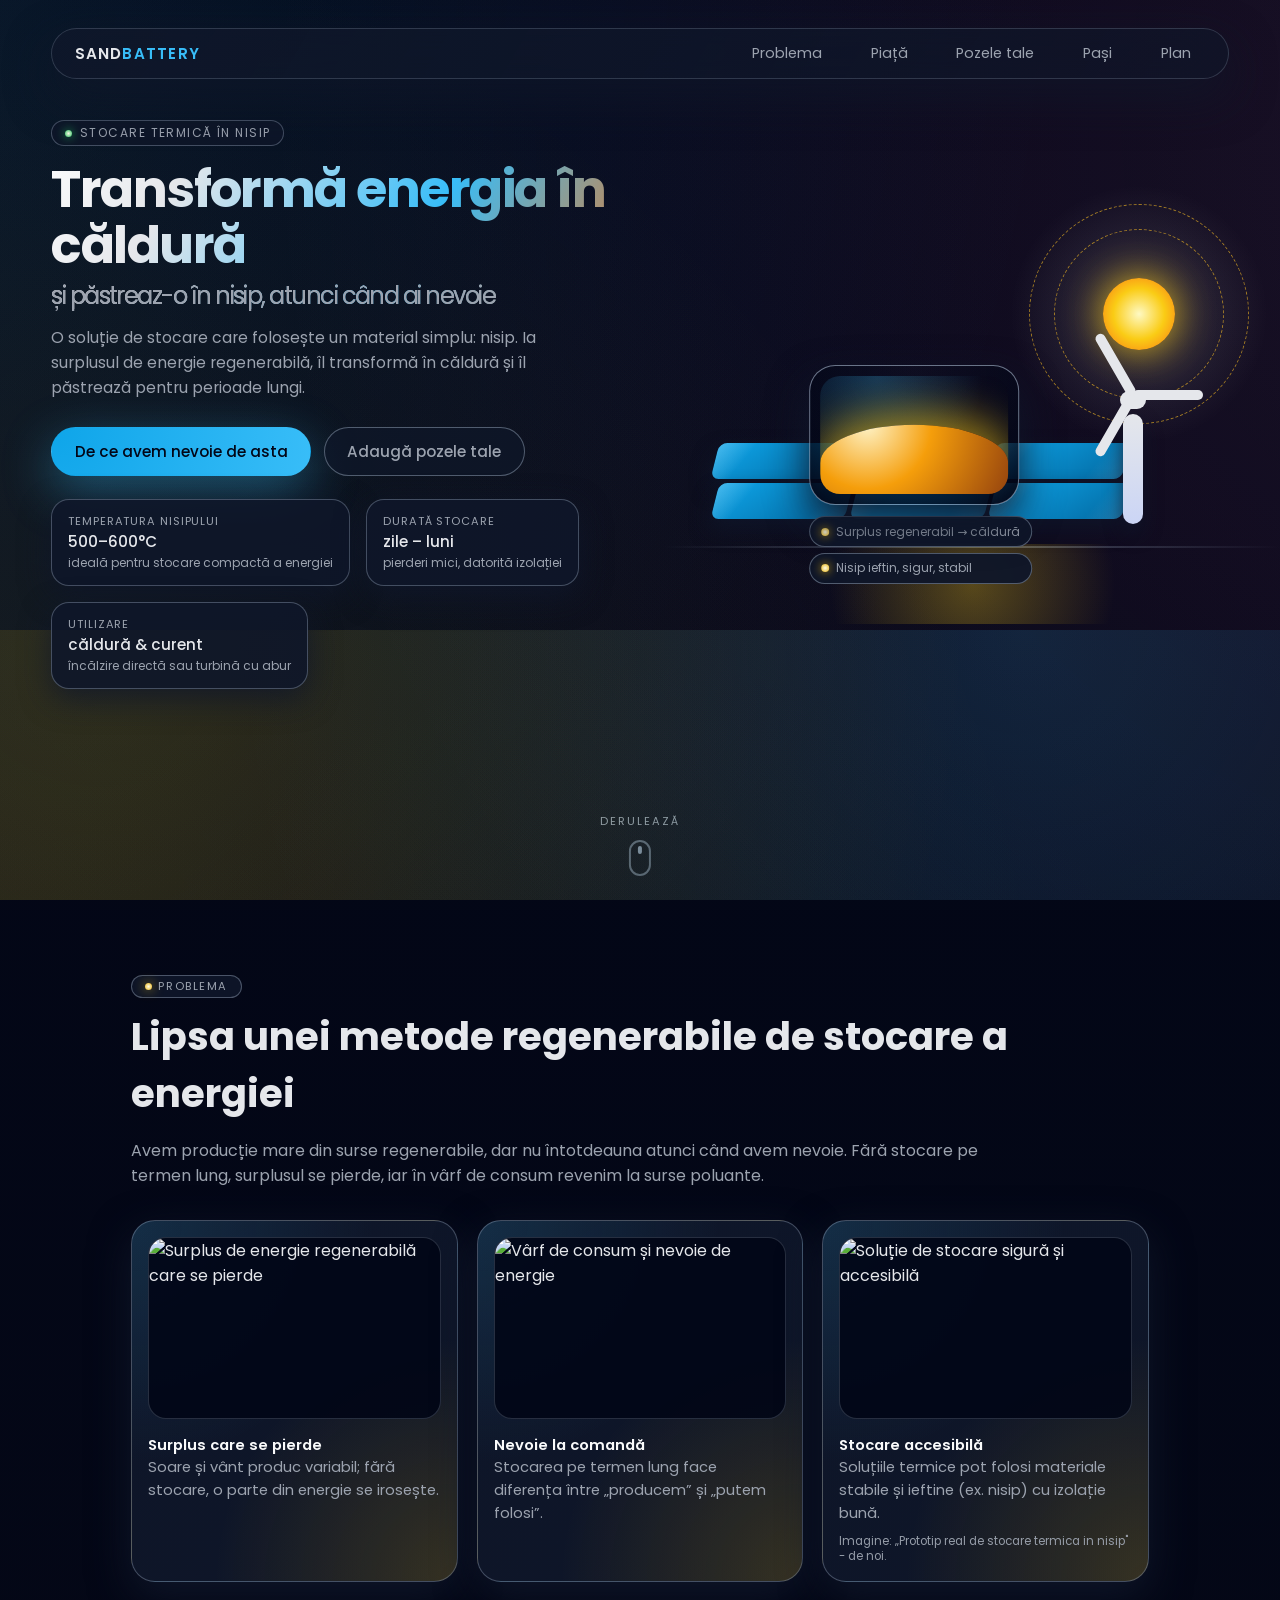
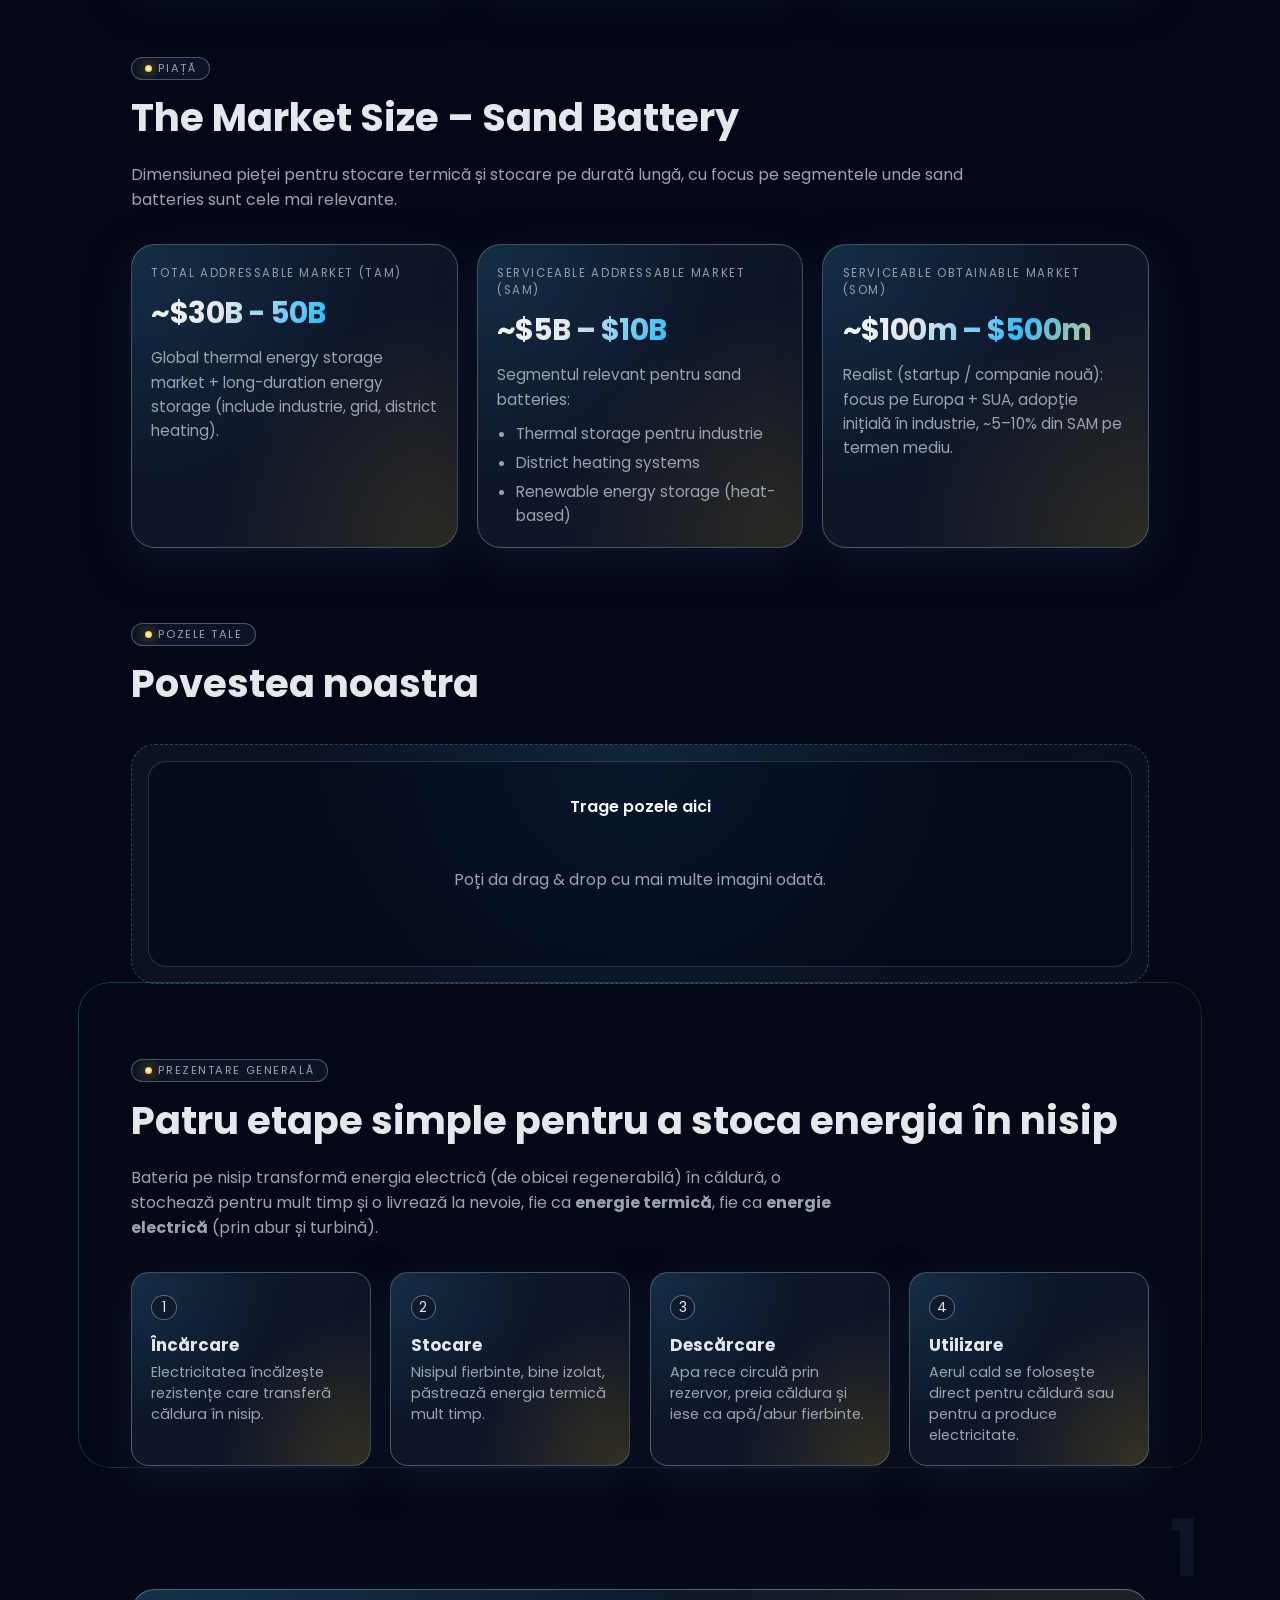
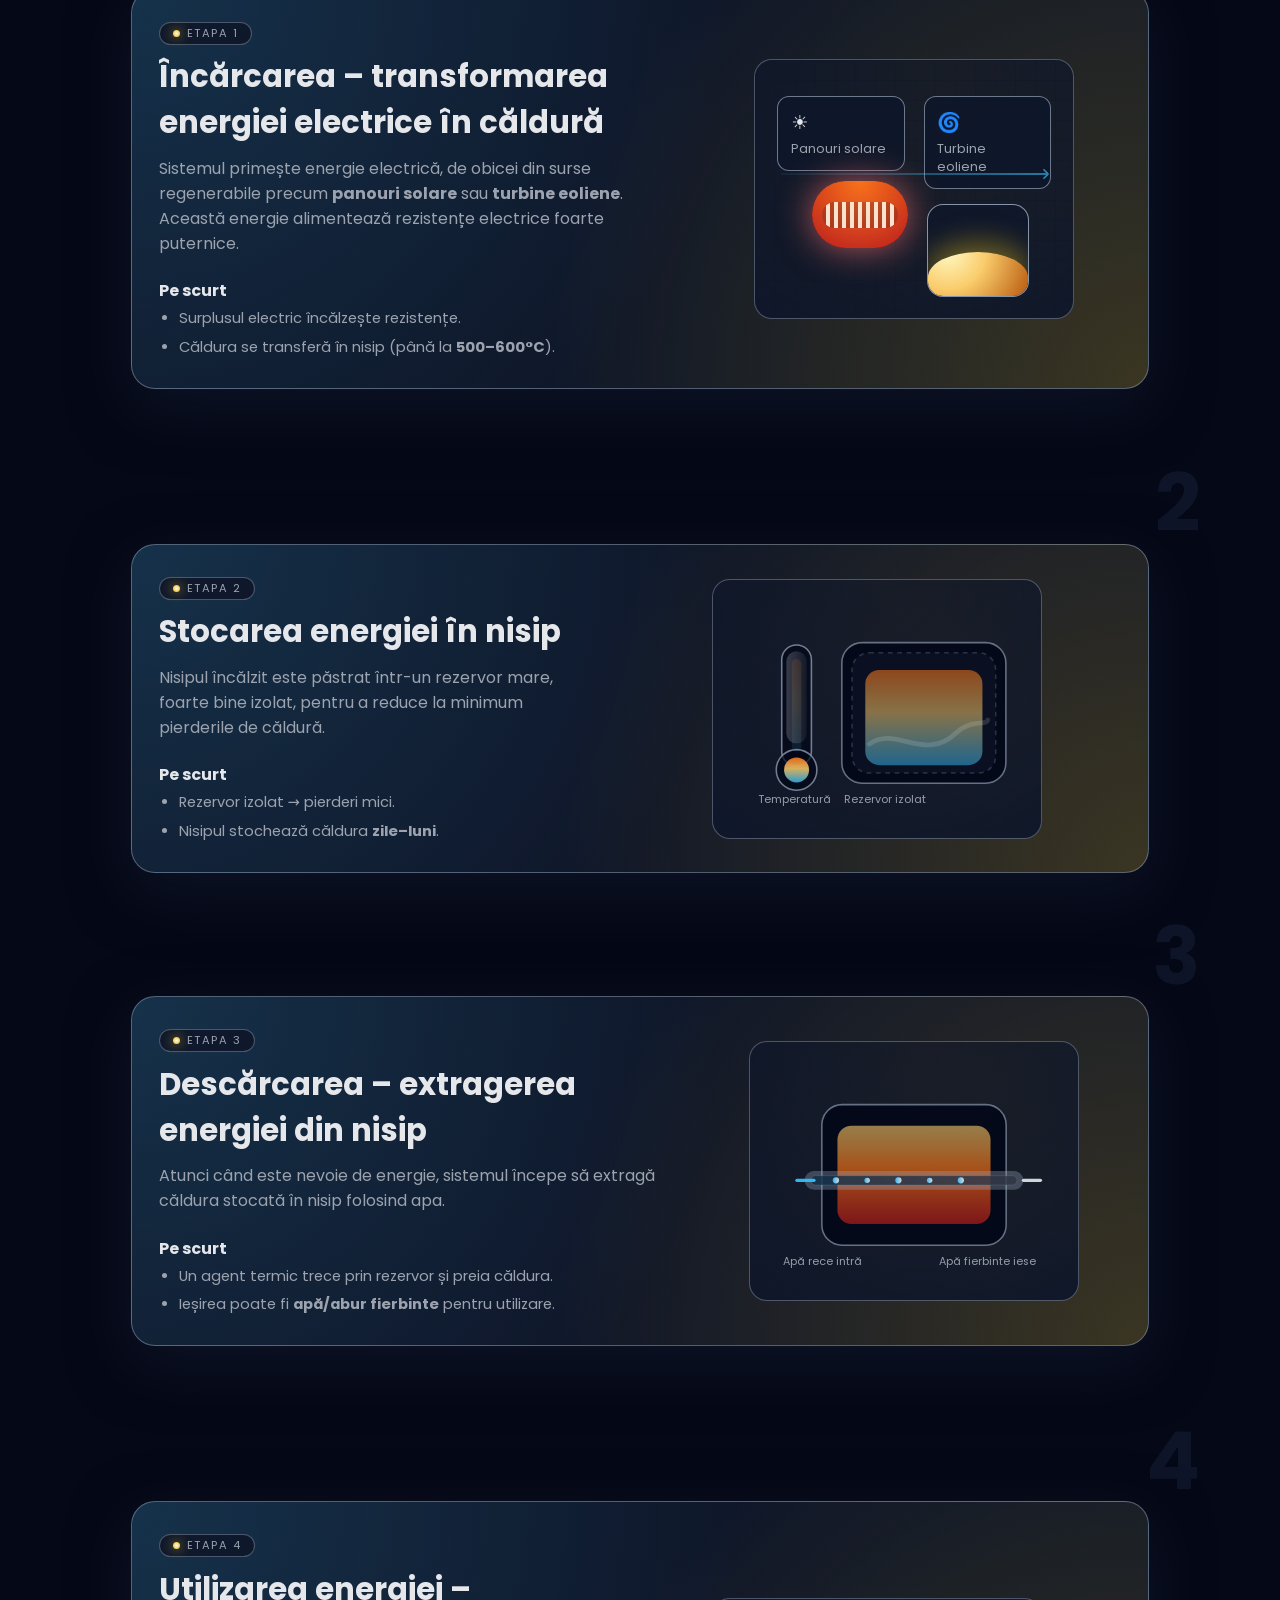
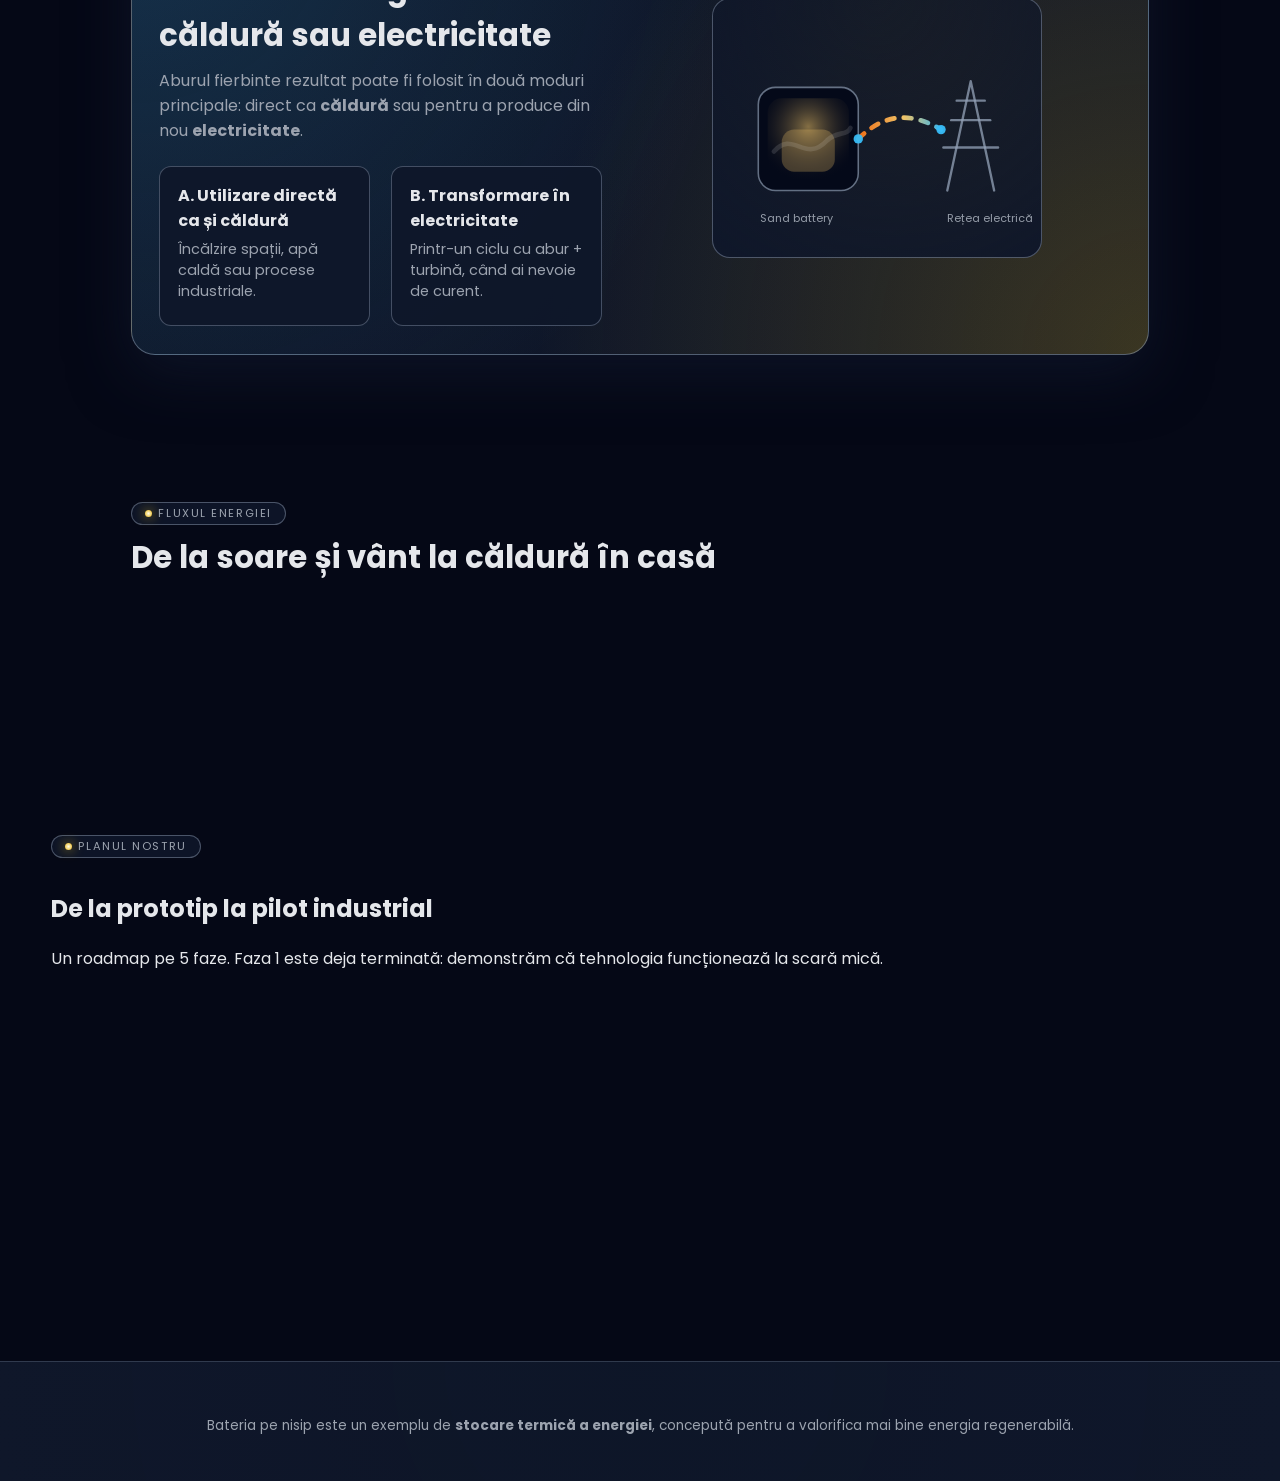
==== commit 193c9117: "Push" ====
--- a/index.html
+++ b/index.html
@@ -142,11 +142,14 @@
             <img
               class="problem-img"
               alt="Surplus de energie regenerabilă care se pierde"
-              src="data:image/svg+xml,%3Csvg%20xmlns='http://www.w3.org/2000/svg'%20width='900'%20height='560'%20viewBox='0%200%20900%20560'%3E%3Cdefs%3E%3ClinearGradient%20id='g'%20x1='0'%20x2='1'%20y1='0'%20y2='1'%3E%3Cstop%20stop-color='%230ea5e9'%20offset='0'/%3E%3Cstop%20stop-color='%23eab308'%20offset='1'/%3E%3C/linearGradient%3E%3C/defs%3E%3Crect%20width='900'%20height='560'%20rx='36'%20fill='%23020a17'/%3E%3Cpath%20d='M60%20410%20C190%20300%20310%20340%20430%20250%20C560%20155%20660%20210%20840%20110'%20fill='none'%20stroke='url(%23g)'%20stroke-width='18'%20stroke-linecap='round'/%3E%3Ccircle%20cx='260'%20cy='350'%20r='12'%20fill='%23facc6b'/%3E%3Ccircle%20cx='520'%20cy='230'%20r='12'%20fill='%2338bdf8'/%3E%3Ccircle%20cx='740'%20cy='150'%20r='12'%20fill='%23facc6b'/%3E%3Ctext%20x='60'%20y='110'%20fill='%23e5e7eb'%20font-family='Poppins,Segoe%20UI,Arial'%20font-size='34'%20font-weight='600'%3ESurplus%20%26%20pierderi%3C/text%3E%3Ctext%20x='60'%20y='155'%20fill='%239ca3af'%20font-family='Poppins,Segoe%20UI,Arial'%20font-size='22'%3ERegenerabilele%20nu%20sunt%20sincronizate%20cu%20cererea.%3C/text%3E%3C/svg%3E"
+              src="C:\Users\adria\Desktop\Sandbattery\Wind+generation.webp"
             />
             <figcaption>
               <strong>Surplus care se pierde</strong><br />
               Soare și vânt produc variabil; fără stocare, o parte din energie se irosește.
+              <div class="img-credit">
+                
+              </div>
             </figcaption>
           </figure>
 
@@ -154,7 +157,7 @@
             <img
               class="problem-img"
               alt="Vârf de consum și nevoie de energie"
-              src="data:image/svg+xml,%3Csvg%20xmlns='http://www.w3.org/2000/svg'%20width='900'%20height='560'%20viewBox='0%200%20900%20560'%3E%3Cdefs%3E%3ClinearGradient%20id='g2'%20x1='0'%20x2='1'%20y1='1'%20y2='0'%3E%3Cstop%20stop-color='%23f97316'%20offset='0'/%3E%3Cstop%20stop-color='%2338bdf8'%20offset='1'/%3E%3C/linearGradient%3E%3C/defs%3E%3Crect%20width='900'%20height='560'%20rx='36'%20fill='%23020a17'/%3E%3Cpath%20d='M90%20410%20L210%20310%20L330%20360%20L450%20220%20L570%20270%20L690%20150%20L810%20210'%20fill='none'%20stroke='url(%23g2)'%20stroke-width='18'%20stroke-linejoin='round'%20stroke-linecap='round'/%3E%3Ctext%20x='60'%20y='110'%20fill='%23e5e7eb'%20font-family='Poppins,Segoe%20UI,Arial'%20font-size='34'%20font-weight='600'%3EV%C3%A2rf%20de%20consum%3C/text%3E%3Ctext%20x='60'%20y='155'%20fill='%239ca3af'%20font-family='Poppins,Segoe%20UI,Arial'%20font-size='22'%3EC%C3%A2nd%20cererea%20cre%C8%99te,%20ai%20nevoie%20de%20energie%20disponibil%C4%83.%3C/text%3E%3C/svg%3E"
+              src="C:\Users\adria\Desktop\Sandbattery\hourly_big.png"
             />
             <figcaption>
               <strong>Nevoie la comandă</strong><br />
@@ -166,11 +169,14 @@
             <img
               class="problem-img"
               alt="Soluție de stocare sigură și accesibilă"
-              src="data:image/svg+xml,%3Csvg%20xmlns='http://www.w3.org/2000/svg'%20width='900'%20height='560'%20viewBox='0%200%20900%20560'%3E%3Cdefs%3E%3CradialGradient%20id='r'%20cx='50%25'%20cy='35%25'%20r='70%25'%3E%3Cstop%20stop-color='%23facc6b'%20stop-opacity='0.55'%20offset='0'/%3E%3Cstop%20stop-color='%23020a17'%20offset='1'/%3E%3C/radialGradient%3E%3C/defs%3E%3Crect%20width='900'%20height='560'%20rx='36'%20fill='url(%23r)'/%3E%3Crect%20x='230'%20y='150'%20width='440'%20height='260'%20rx='34'%20fill='%23020617'%20stroke='%2394a3b8'%20stroke-opacity='0.55'%20stroke-width='4'/%3E%3Cpath%20d='M290%20355%20C365%20285%20430%20305%20490%20245%20C560%20180%20610%20215%20620%20195'%20fill='none'%20stroke='%2338bdf8'%20stroke-opacity='0.9'%20stroke-width='14'%20stroke-linecap='round'/%3E%3Ctext%20x='60'%20y='110'%20fill='%23e5e7eb'%20font-family='Poppins,Segoe%20UI,Arial'%20font-size='34'%20font-weight='600'%3EStocare%20simpl%C4%83%3C/text%3E%3Ctext%20x='60'%20y='155'%20fill='%239ca3af'%20font-family='Poppins,Segoe%20UI,Arial'%20font-size='22'%3EMateriale%20ieftine%20%2B%20izola%C8%9Bie%20bun%C4%83%20%3D%20pierderi%20mici.%3C/text%3E%3C/svg%3E"
+              src="C:\Users\adria\Downloads\WhatsApp Image 2026-03-04 at 19.27.48.jpeg"
             />
             <figcaption>
               <strong>Stocare accesibilă</strong><br />
               Soluțiile termice pot folosi materiale stabile și ieftine (ex. nisip) cu izolație bună.
+              <div class="img-credit">
+                Imagine: „Prototip real de stocare termica in nisip" - de noi.
+              </div>
             </figcaption>
           </figure>
         </div>
@@ -254,7 +260,7 @@
           <div class="step-card small">
             <span class="step-number">3</span>
             <h3>Descărcare</h3>
-            <p>Aerul rece trece prin nisipul fierbinte și iese ca aer cald.</p>
+            <p>Apa rece circulă prin rezervor, preia căldura și iese ca apă/abur fierbinte.</p>
           </div>
           <div class="step-card small">
             <span class="step-number">4</span>
@@ -325,15 +331,97 @@
           </div>
 
           <div class="stage-visual">
-            <div class="tank-diagram">
-              <div class="tank-shell">
-                <div class="insulation"></div>
-                <div class="sand-core"></div>
-              </div>
-              <div class="tank-labels">
-                <span>Rezervor izolat</span>
-                <span>Nisip fierbinte</span>
-              </div>
+            <div
+              class="stage-illustration stage-illustration--heat"
+              aria-label="Termometru care se încălzește și rezervor de nisip izolat"
+            >
+              <svg class="stage-svg" viewBox="0 0 420 280" role="img" aria-hidden="true">
+                <defs>
+                  <linearGradient id="sbHeat" x1="0" x2="0" y1="1" y2="0">
+                    <stop offset="0" stop-color="#38bdf8" stop-opacity="0.9" />
+                    <stop offset="0.55" stop-color="#facc6b" stop-opacity="0.95" />
+                    <stop offset="1" stop-color="#f97316" stop-opacity="1" />
+                  </linearGradient>
+                  <linearGradient id="sbGlass" x1="0" x2="1">
+                    <stop offset="0" stop-color="#e5e7eb" stop-opacity="0.22" />
+                    <stop offset="1" stop-color="#e5e7eb" stop-opacity="0.06" />
+                  </linearGradient>
+                </defs>
+
+                <!-- tank -->
+                <rect
+                  x="165"
+                  y="55"
+                  width="210"
+                  height="180"
+                  rx="26"
+                  fill="rgba(2,6,23,0.85)"
+                  stroke="rgba(148,163,184,0.65)"
+                  stroke-width="2"
+                />
+                <rect
+                  x="178"
+                  y="68"
+                  width="184"
+                  height="154"
+                  rx="22"
+                  fill="rgba(15,23,42,0.55)"
+                  stroke="rgba(148,163,184,0.25)"
+                  stroke-dasharray="6 6"
+                  stroke-width="2"
+                />
+                <rect
+                  x="195"
+                  y="90"
+                  width="150"
+                  height="122"
+                  rx="18"
+                  fill="url(#sbHeat)"
+                  opacity="0.55"
+                  class="sb2-sand"
+                />
+                <path
+                  d="M200 185 C235 160, 270 210, 312 170 C332 152, 350 162, 352 154"
+                  fill="none"
+                  stroke="rgba(248,250,252,0.55)"
+                  stroke-width="6"
+                  stroke-linecap="round"
+                  opacity="0.25"
+                  class="sb2-heatwave"
+                />
+
+                <!-- thermometer -->
+                <g transform="translate(70 48)">
+                  <rect
+                    x="18"
+                    y="10"
+                    width="38"
+                    height="155"
+                    rx="19"
+                    fill="rgba(2,6,23,0.7)"
+                    stroke="rgba(148,163,184,0.75)"
+                    stroke-width="2"
+                  />
+                  <rect x="24" y="18" width="26" height="118" rx="13" fill="url(#sbGlass)" />
+                  <circle
+                    cx="37"
+                    cy="170"
+                    r="26"
+                    fill="rgba(2,6,23,0.7)"
+                    stroke="rgba(148,163,184,0.75)"
+                    stroke-width="2"
+                  />
+                  <circle cx="37" cy="170" r="16" fill="url(#sbHeat)" opacity="0.9" class="sb2-bulb" />
+                  <rect x="31" y="28" width="12" height="118" rx="6" fill="url(#sbHeat)" opacity="0.12" />
+                  <rect x="31" y="146" width="12" height="0" rx="6" fill="url(#sbHeat)" class="sb2-mercury" />
+                </g>
+
+                <!-- labels -->
+                <g fill="rgba(229,231,235,0.92)" font-family="Poppins, Segoe UI, Arial" font-size="14">
+                  <text x="168" y="260" fill="rgba(156,163,175,0.95)">Rezervor izolat</text>
+                  <text x="58" y="260" fill="rgba(156,163,175,0.95)">Temperatură</text>
+                </g>
+              </svg>
             </div>
           </div>
         </div>
@@ -358,16 +446,74 @@
           </div>
 
           <div class="stage-visual">
-            <div class="air-flow-diagram">
-              <div class="tank">
-                <div class="sand-layer"></div>
-                <div class="air-arrow in"></div>
-                <div class="air-arrow out"></div>
-              </div>
-              <div class="air-labels">
-                <span>Apa rece intră</span>
-                <span>Aer cald iese</span>
-              </div>
+            <div class="stage-illustration stage-illustration--pipe" aria-label="Conductă cu apă care curge prin nisip și îl răcește">
+              <svg class="stage-svg" viewBox="0 0 420 280" role="img" aria-hidden="true">
+                <defs>
+                  <linearGradient id="sbCool" x1="0" x2="1">
+                    <stop offset="0" stop-color="#38bdf8" stop-opacity="0.95" />
+                    <stop offset="1" stop-color="#e5e7eb" stop-opacity="0.9" />
+                  </linearGradient>
+                  <linearGradient id="sbHotSand" x1="0" x2="0" y1="1" y2="0">
+                    <stop offset="0" stop-color="#b91c1c" stop-opacity="0.95" />
+                    <stop offset="0.55" stop-color="#f97316" stop-opacity="0.95" />
+                    <stop offset="1" stop-color="#facc6b" stop-opacity="0.85" />
+                  </linearGradient>
+                </defs>
+
+                <!-- tank -->
+                <rect
+                  x="92"
+                  y="55"
+                  width="236"
+                  height="180"
+                  rx="26"
+                  fill="rgba(2,6,23,0.85)"
+                  stroke="rgba(148,163,184,0.65)"
+                  stroke-width="2"
+                />
+                <rect
+                  x="112"
+                  y="82"
+                  width="196"
+                  height="126"
+                  rx="18"
+                  fill="url(#sbHotSand)"
+                  opacity="0.7"
+                  class="sb3-sand"
+                />
+
+                <!-- middle pipe -->
+                <rect x="70" y="140" width="280" height="24" rx="12" fill="rgba(148,163,184,0.35)" />
+                <rect
+                  x="78"
+                  y="146"
+                  width="264"
+                  height="12"
+                  rx="6"
+                  fill="rgba(2,6,23,0.75)"
+                  stroke="rgba(148,163,184,0.25)"
+                  stroke-width="1"
+                />
+                <rect x="78" y="146" width="264" height="12" rx="6" fill="url(#sbCool)" opacity="0.18" />
+
+                <!-- moving water -->
+                <g class="sb3-water">
+                  <circle cx="110" cy="152" r="4" fill="url(#sbCool)" />
+                  <circle cx="150" cy="152" r="3.5" fill="url(#sbCool)" />
+                  <circle cx="190" cy="152" r="4" fill="url(#sbCool)" />
+                  <circle cx="230" cy="152" r="3.5" fill="url(#sbCool)" />
+                  <circle cx="270" cy="152" r="4" fill="url(#sbCool)" />
+                </g>
+
+                <!-- arrows/labels -->
+                <path d="M60 152 h22" stroke="rgba(56,189,248,0.95)" stroke-width="4" stroke-linecap="round" />
+                <path d="M350 152 h22" stroke="rgba(229,231,235,0.9)" stroke-width="4" stroke-linecap="round" />
+
+                <g fill="rgba(156,163,175,0.95)" font-family="Poppins, Segoe UI, Arial" font-size="14">
+                  <text x="42" y="260">Apă rece intră</text>
+                  <text x="242" y="260">Apă fierbinte iese</text>
+                </g>
+              </svg>
             </div>
           </div>
         </div>
@@ -395,16 +541,70 @@
           </div>
 
           <div class="stage-visual">
-            <div class="usage-diagram">
-              <div class="hot-air-source"></div>
-              <div class="usage-branch heat">
-                <span class="icon">🔥</span>
-                <span class="label">Căldură directă</span>
-              </div>
-              <div class="usage-branch electricity">
-                <span class="icon">⚡</span>
-                <span class="label">Electricitate</span>
-              </div>
+            <div class="stage-illustration stage-illustration--grid" aria-label="Sand battery conectată la rețeaua electrică">
+              <svg class="stage-svg" viewBox="0 0 420 280" role="img" aria-hidden="true">
+                <defs>
+                  <linearGradient id="sbGridLine" x1="0" x2="1">
+                    <stop offset="0" stop-color="#f97316" stop-opacity="0.95" />
+                    <stop offset="0.55" stop-color="#facc6b" stop-opacity="0.95" />
+                    <stop offset="1" stop-color="#38bdf8" stop-opacity="0.95" />
+                  </linearGradient>
+                  <radialGradient id="sbBatteryGlow" cx="50%" cy="35%" r="70%">
+                    <stop offset="0" stop-color="#facc6b" stop-opacity="0.55" />
+                    <stop offset="1" stop-color="#020617" stop-opacity="0.0" />
+                  </radialGradient>
+                </defs>
+
+                <!-- battery -->
+                <rect
+                  x="58"
+                  y="88"
+                  width="128"
+                  height="132"
+                  rx="22"
+                  fill="rgba(2,6,23,0.85)"
+                  stroke="rgba(148,163,184,0.65)"
+                  stroke-width="2"
+                />
+                <rect x="70" y="102" width="104" height="104" rx="18" fill="url(#sbBatteryGlow)" opacity="0.95" />
+                <rect x="88" y="142" width="68" height="54" rx="16" fill="rgba(250,204,107,0.25)" class="sb4-sand" />
+                <path
+                  d="M78 170 C102 142, 118 186, 146 156 C158 144, 172 150, 176 140"
+                  fill="none"
+                  stroke="rgba(248,250,252,0.55)"
+                  stroke-width="6"
+                  stroke-linecap="round"
+                  opacity="0.22"
+                  class="sb4-heatwave"
+                />
+
+                <!-- simple grid towers -->
+                <g stroke="rgba(148,163,184,0.75)" stroke-width="3" fill="none" stroke-linecap="round" stroke-linejoin="round">
+                  <path d="M300 220 L330 80 L360 220" />
+                  <path d="M295 165 H365" />
+                  <path d="M305 130 H355" />
+                  <path d="M312 105 H348" />
+                </g>
+
+                <!-- connection line -->
+                <path
+                  d="M186 154 C220 120, 255 120, 292 142"
+                  fill="none"
+                  stroke="url(#sbGridLine)"
+                  stroke-width="6"
+                  stroke-linecap="round"
+                  class="sb4-line"
+                />
+                <circle cx="292" cy="142" r="6" fill="rgba(56,189,248,0.95)" class="sb4-node" />
+
+                <!-- moving pulse -->
+                <circle cx="186" cy="154" r="6" fill="rgba(56,189,248,0.95)" class="sb4-pulse" />
+
+                <g fill="rgba(156,163,175,0.95)" font-family="Poppins, Segoe UI, Arial" font-size="14">
+                  <text x="60" y="260">Sand battery</text>
+                  <text x="300" y="260">Rețea electrică</text>
+                </g>
+              </svg>
             </div>
           </div>
         </div>
--- a/style.css
+++ b/style.css
@@ -837,6 +837,107 @@
   font-weight: 600;
 }
 
+.img-credit {
+  margin-top: 0.55rem;
+  font-size: 0.72rem;
+  line-height: 1.35;
+  color: rgba(156, 163, 175, 0.95);
+}
+
+.img-credit a {
+  text-decoration: underline;
+  text-underline-offset: 3px;
+}
+
+.stage-illustration {
+  width: 100%;
+  max-width: 330px;
+  height: 260px;
+  border-radius: var(--radius-lg);
+  background: radial-gradient(circle at top, rgba(15, 23, 42, 0.4), rgba(15, 23, 42, 0.98));
+  border: 1px solid rgba(148, 163, 184, 0.45);
+  overflow: hidden;
+  display: grid;
+  place-items: center;
+}
+
+.stage-svg {
+  width: 100%;
+  height: 100%;
+  display: block;
+}
+
+.stage-illustration .sb2-mercury,
+.stage-illustration .sb2-heatwave,
+.stage-illustration .sb3-water,
+.stage-illustration .sb3-sand,
+.stage-illustration .sb4-heatwave,
+.stage-illustration .sb4-line,
+.stage-illustration .sb4-pulse,
+.stage-illustration .sb4-node,
+.stage-illustration .sb4-sand {
+  transform-box: fill-box;
+  transform-origin: center;
+}
+
+.stage-illustration--heat .sb2-mercury {
+  animation: sbThermometerRise 3.2s ease-in-out infinite;
+  animation-play-state: paused;
+}
+
+.stage-illustration--heat .sb2-heatwave {
+  animation: sbHeatWave 3.2s ease-in-out infinite;
+  animation-play-state: paused;
+}
+
+.stage-illustration--heat .sb2-sand {
+  animation: sbSandWarm 3.2s ease-in-out infinite;
+  animation-play-state: paused;
+}
+
+.stage[data-stage="2"].stage--active .stage-illustration--heat .sb2-mercury,
+.stage[data-stage="2"].stage--active .stage-illustration--heat .sb2-heatwave,
+.stage[data-stage="2"].stage--active .stage-illustration--heat .sb2-sand {
+  animation-play-state: running;
+}
+
+.stage-illustration--pipe .sb3-water {
+  animation: sbWaterFlow 2.2s linear infinite;
+  animation-play-state: paused;
+}
+
+.stage-illustration--pipe .sb3-sand {
+  animation: sbSandCool 2.8s ease-in-out infinite;
+  animation-play-state: paused;
+}
+
+.stage[data-stage="3"].stage--active .stage-illustration--pipe .sb3-water,
+.stage[data-stage="3"].stage--active .stage-illustration--pipe .sb3-sand {
+  animation-play-state: running;
+}
+
+.stage-illustration--grid .sb4-line {
+  stroke-dasharray: 10 12;
+  animation: sbGridDash 2.2s linear infinite;
+  animation-play-state: paused;
+}
+
+.stage-illustration--grid .sb4-pulse {
+  animation: sbPulseMove 2.2s linear infinite;
+  animation-play-state: paused;
+}
+
+.stage-illustration--grid .sb4-node {
+  animation: sbNodePulse 1.6s ease-in-out infinite;
+  animation-play-state: paused;
+}
+
+.stage[data-stage="4"].stage--active .stage-illustration--grid .sb4-line,
+.stage[data-stage="4"].stage--active .stage-illustration--grid .sb4-pulse,
+.stage[data-stage="4"].stage--active .stage-illustration--grid .sb4-node {
+  animation-play-state: running;
+}
+
 .gallery-controls {
   display: flex;
   align-items: stretch;
@@ -1954,6 +2055,108 @@
   }
 }
 
+@keyframes sbThermometerRise {
+  0% {
+    height: 0px;
+    y: 146px;
+  }
+  55% {
+    height: 80px;
+    y: 66px;
+  }
+  100% {
+    height: 0px;
+    y: 146px;
+  }
+}
+
+@keyframes sbHeatWave {
+  0% {
+    opacity: 0.12;
+    transform: translateY(6px) scaleX(0.96);
+  }
+  55% {
+    opacity: 0.35;
+    transform: translateY(0) scaleX(1);
+  }
+  100% {
+    opacity: 0.12;
+    transform: translateY(-6px) scaleX(1.04);
+  }
+}
+
+@keyframes sbSandWarm {
+  0%,
+  100% {
+    opacity: 0.45;
+    filter: saturate(0.95) brightness(0.95);
+  }
+  55% {
+    opacity: 0.65;
+    filter: saturate(1.15) brightness(1.05);
+  }
+}
+
+@keyframes sbWaterFlow {
+  0% {
+    transform: translateX(-36px);
+    opacity: 0.9;
+  }
+  100% {
+    transform: translateX(36px);
+    opacity: 0.9;
+  }
+}
+
+@keyframes sbSandCool {
+  0%,
+  100% {
+    filter: saturate(1.1) brightness(1.02);
+    opacity: 0.7;
+  }
+  55% {
+    filter: saturate(0.85) brightness(0.92);
+    opacity: 0.55;
+  }
+}
+
+@keyframes sbGridDash {
+  0% {
+    stroke-dashoffset: 0;
+    opacity: 0.85;
+  }
+  100% {
+    stroke-dashoffset: -44;
+    opacity: 0.85;
+  }
+}
+
+@keyframes sbPulseMove {
+  0% {
+    transform: translate(0, 0) scale(1);
+    opacity: 0.0;
+  }
+  10% {
+    opacity: 1;
+  }
+  100% {
+    transform: translate(106px, -26px) scale(0.95);
+    opacity: 0.0;
+  }
+}
+
+@keyframes sbNodePulse {
+  0%,
+  100% {
+    transform: scale(1);
+    opacity: 0.9;
+  }
+  50% {
+    transform: scale(1.18);
+    opacity: 1;
+  }
+}
+
 @keyframes airIn {
   0% {
     background-position-x: 0%;
